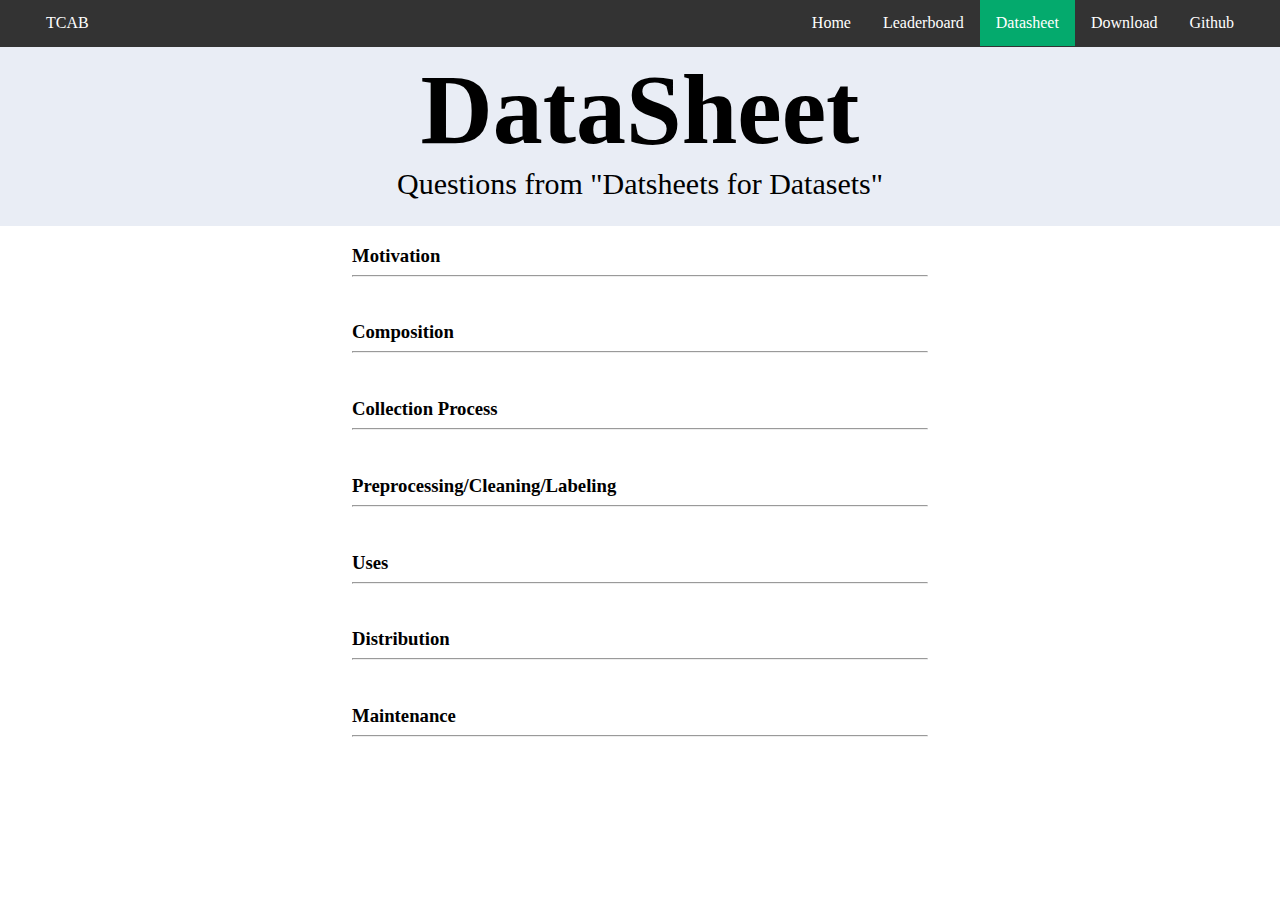
==== datasheet.html @ 84017ef8 "added a datasheets page" ====
<!DOCTYPE html>
<html>
<head>
<link rel="stylesheet" href="index.css">
</head>
    <body>

    <div id='navBar'>
        <ul id='leftNav'>
            <li><a href="index.html">TCAB</a></li>
        </ul>

        <ul id='rightNav'>
            <li><a href="index.html">Home</a></li>
            <li><a href="leaderboard.html">Leaderboard</a></li>
            <li class="active"><a href="datasheet.html">Datasheet</a></li>
            <li><a href="https://zenodo.org/record/6615386#.Yp-_2BPMK3I">Download</a></li>
            <li><a href="https://github.com/REACT-NLP">Github</a></li>
        </ul>
    </div>

    <div id='splashDiv'>
        <h1 id='splashTitle' style='font-size: 100px;'>DataSheet</h1>
        <h7 id='splashSubtitle'>Questions from "Datsheets for Datasets"</h7>
    </div>

    <div id='mainDiv'>
        <h3 class='subsectionHeader'>Motivation</h3><hr>
        <br>
        <h3 class='subsectionHeader'>Composition</h3><hr>
        <br>
        <h3 class='subsectionHeader'>Collection Process</h3><hr>
        <br>
        <h3 class='subsectionHeader'>Preprocessing/Cleaning/Labeling</h3><hr>
        <br>
        <h3 class='subsectionHeader'>Uses</h3><hr>
        <br>
        <h3 class='subsectionHeader'>Distribution</h3><hr>
        <br>
        <h3 class='subsectionHeader'>Maintenance</h3><hr>
    </div>
</body>
</html>
---- index.css ----
body, html {
  margin:0;
  padding:0;
}

#navBar {
  background-color:  #333;
  height: 47px;
  position: sticky;
  top: 0;
}

#leftNav {
    float: left;
    padding-left: 30px;
}

#rightNav {
    float: right;
    padding-right: 30px;
}

ul {
  list-style-type: none;
  margin: 0;
  padding: 0;
  overflow: hidden;
  background-color: #333;
}

li {
  float: left;
}

li a {
  display: block;
  color: white;
  text-align: center;
  padding: 14px 16px;
  text-decoration: none;
}

/* Change the link color to #111 (black) on hover */
li a:hover {
  background-color: #111;
}

.active {
  background-color: #04AA6D;
}

#splashDiv {
    text-align: center;
    background-color: #e9edf5;
    padding-top: 5px;
    padding-bottom: 25px;
}

#splashTitle {
    font-size: 150px;
    margin-block-start: 0px;
    margin-block-end: 0px;
}

#splashSubtitle {
    font-size: 30px;
    margin-block-start: 0px;
    margin-block-end: 0px;
}

#mainDiv {
    width: 45%;
    text-align: left;
    margin: 0 auto;
}

.subsectionHeader {
    margin-block-end: 0;
}
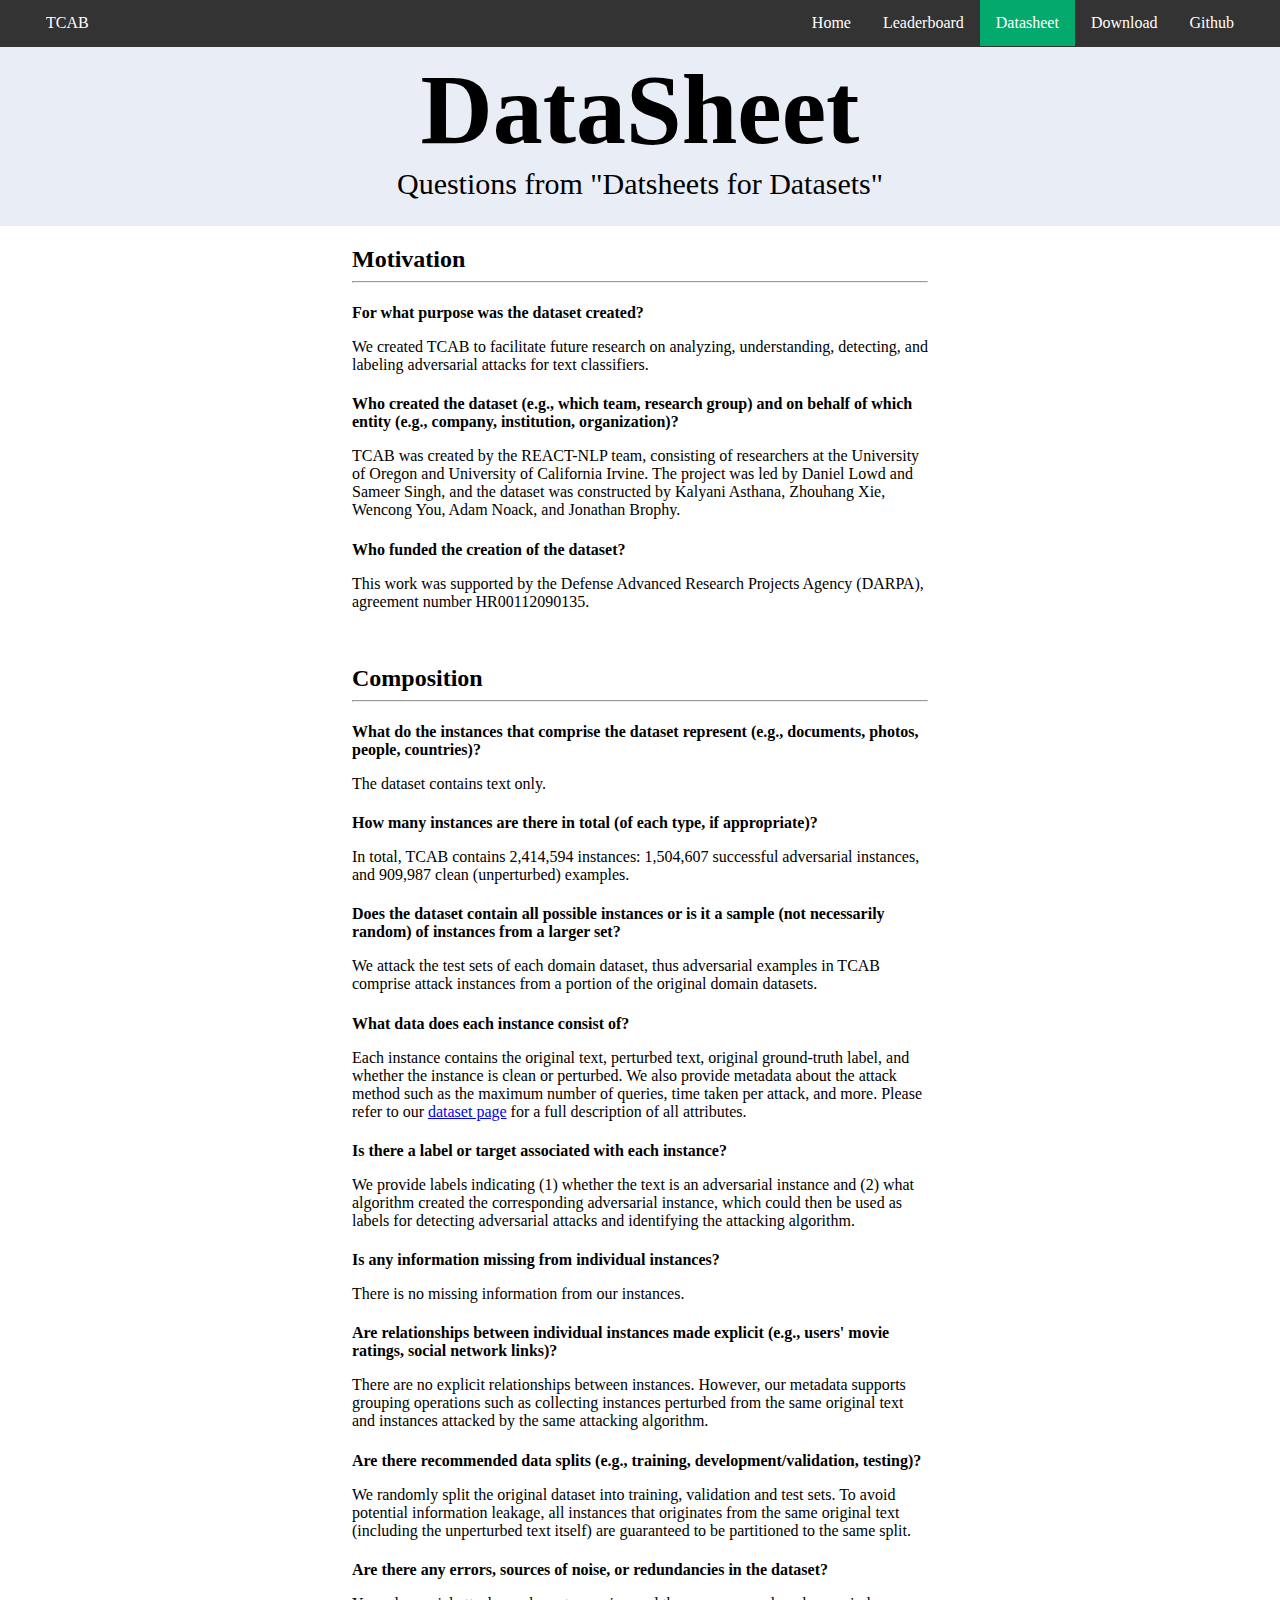
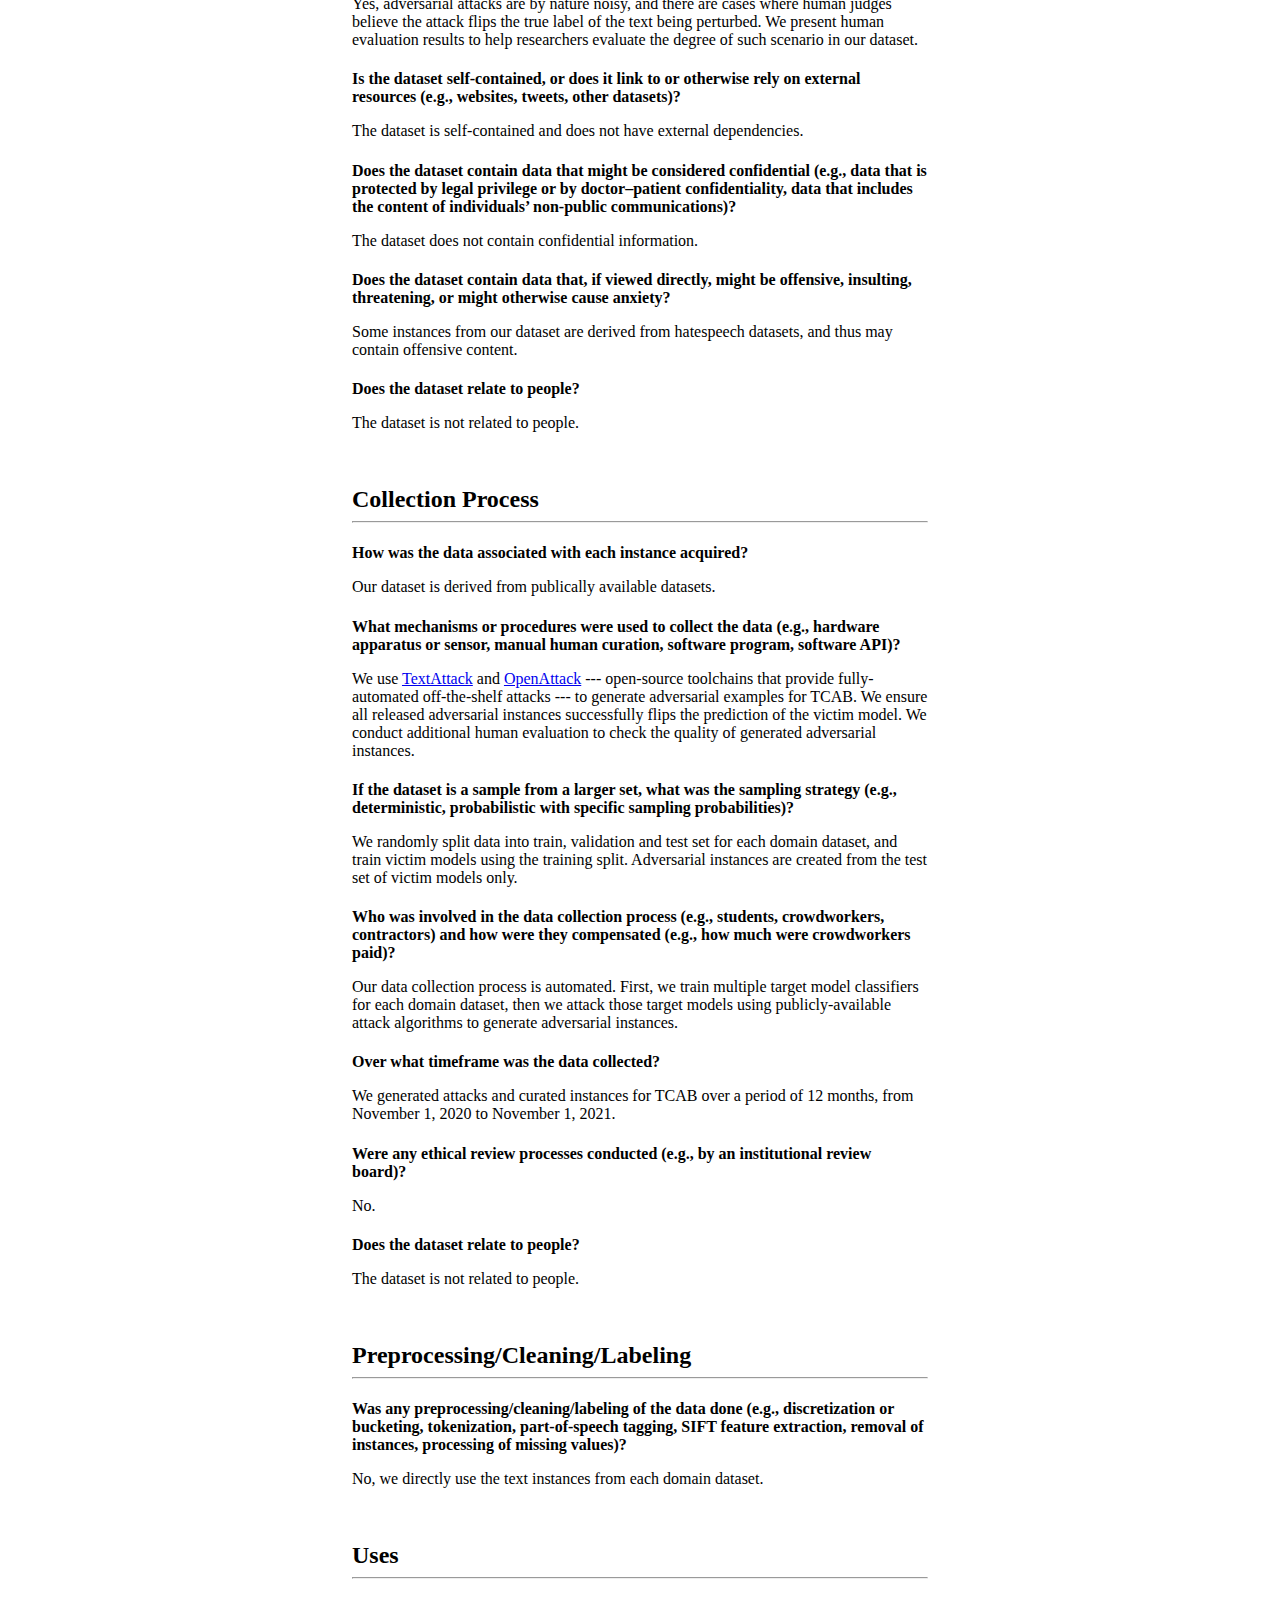
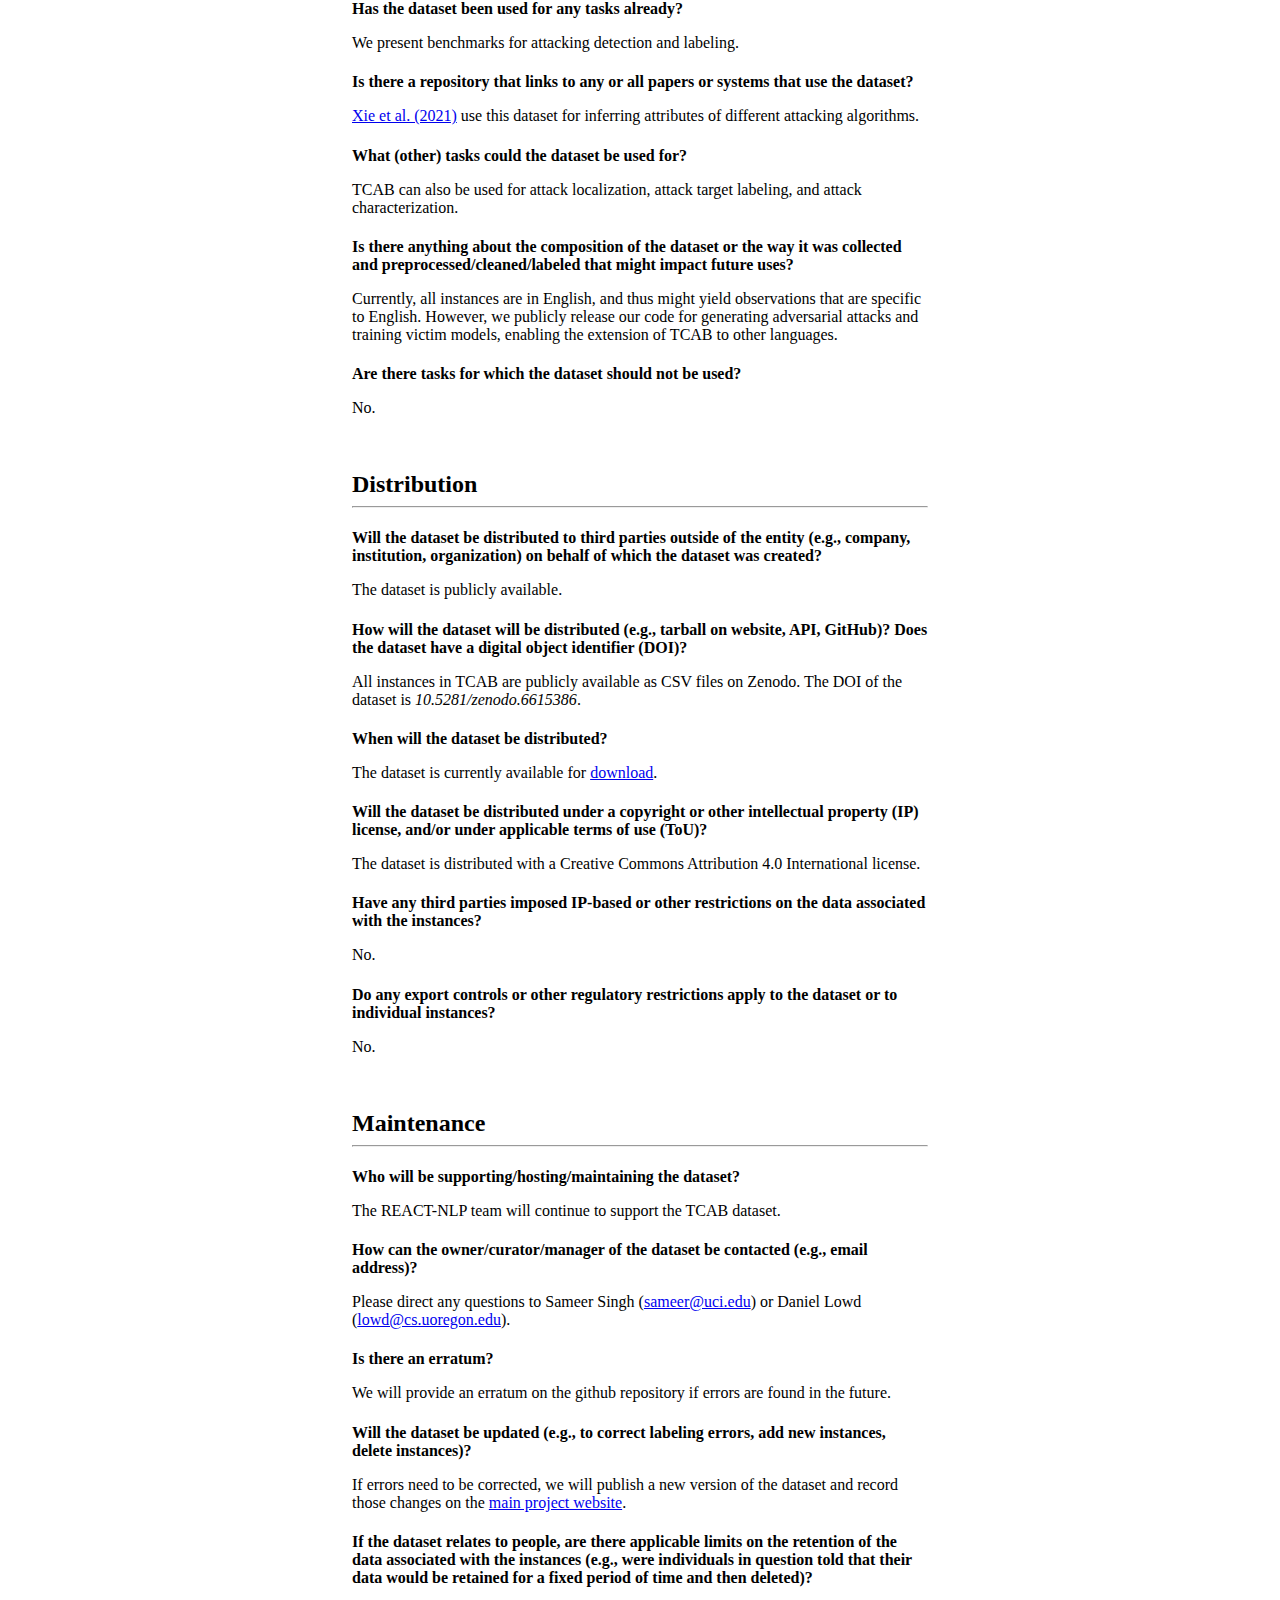
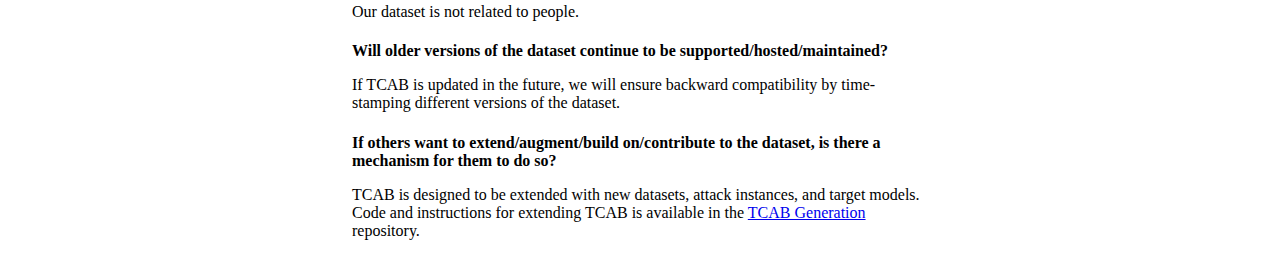
==== commit 1075ad58: "updating the datasheet webpage" ====
--- a/datasheet.html
+++ b/datasheet.html
@@ -12,10 +12,10 @@
 
         <ul id='rightNav'>
             <li><a href="index.html">Home</a></li>
-            <li><a href="leaderboard.html">Leaderboard</a></li>
+            <li><a href="leaderboard.html" target="_blank" rel="noopener noreferrer">Leaderboard</a></li>
             <li class="active"><a href="datasheet.html">Datasheet</a></li>
-            <li><a href="https://zenodo.org/record/6615386#.Yp-_2BPMK3I">Download</a></li>
-            <li><a href="https://github.com/REACT-NLP">Github</a></li>
+            <li><a href="https://zenodo.org/record/6615386#.Yp-_2BPMK3I" target="_blank" rel="noopener noreferrer">Download</a></li>
+            <li><a href="https://github.com/REACT-NLP" target="_blank" rel="noopener noreferrer">Github</a></li>
         </ul>
     </div>
 
@@ -25,19 +25,142 @@
     </div>
 
     <div id='mainDiv'>
-        <h3 class='subsectionHeader'>Motivation</h3><hr>
+        <h2 class='subsectionHeader'>Motivation</h2><hr>
+            <h4>For what purpose was the dataset created?</h4>
+            <p>
+                We created TCAB to facilitate future research on analyzing, understanding, detecting, and labeling adversarial attacks for text classifiers.
+            </p>
+
+            <h4>Who created the dataset (e.g., which team, research group) and on behalf of which entity (e.g., company, institution, organization)?</h4>
+            <p>
+                TCAB was created by the REACT-NLP team, consisting of researchers at the University of Oregon and University of California Irvine. The project was led by Daniel Lowd and Sameer Singh, and the dataset was constructed by Kalyani Asthana, Zhouhang Xie, Wencong You, Adam Noack, and Jonathan Brophy.
+            </p>
+
+            <h4>Who funded the creation of the dataset?</h4>
+            <p>This work was supported by the Defense Advanced Research Projects Agency (DARPA), agreement number HR00112090135.</p>
         <br>
-        <h3 class='subsectionHeader'>Composition</h3><hr>
+        <h2 class='subsectionHeader'>Composition</h2><hr>
+            <h4>What do the instances that comprise the dataset represent (e.g., documents, photos, people, countries)?</h4>
+            <p>The dataset contains text only.</p>
+
+            <h4>How many instances are there in total (of each type, if appropriate)?</h4>
+            <p>In total, TCAB contains 2,414,594 instances: 1,504,607 successful adversarial instances, and 909,987 clean (unperturbed) examples.</p>
+
+            <h4>Does the dataset contain all possible instances or is it a sample (not necessarily random) of instances from a larger set?</h4>
+            <p>We attack the test sets of each domain dataset, thus adversarial examples in TCAB comprise attack instances from a portion of the original domain datasets.</p>
+
+            <h4>What data does each instance consist of?</h4>
+            <p>Each instance contains the original text, perturbed text, original ground-truth label, and whether the instance is clean or perturbed. We also provide metadata about the attack method such as the maximum number of queries, time taken per attack, and more.  Please refer to our <a href="https://zenodo.org/record/6615386#.YqIh0xPMK3J" target="_blank" rel="noopener noreferrer">dataset page</a> for a full description of all attributes.</p>
+
+            <h4>Is there a label or target associated with each instance?</h4>
+            <p>We provide labels indicating (1) whether the text is an adversarial instance and (2) what algorithm created the corresponding adversarial instance, which could then be used as labels for detecting adversarial attacks and identifying the attacking algorithm.</p>
+
+            <h4>Is any information missing from individual instances?</h4>
+            <p>There is no missing information from our instances.</p>
+
+            <h4>Are relationships between individual instances made explicit (e.g., users' movie ratings, social network links)?</h4>
+            <p>There are no explicit relationships between instances. However, our metadata supports grouping operations such as collecting instances perturbed from the same original text and instances attacked by the same attacking algorithm.</p>
+
+            <h4>Are there recommended data splits (e.g., training, development/validation, testing)?</h4>
+            <p>We randomly split the original dataset into training, validation and test sets. To avoid potential information leakage, all instances that originates from the same original text (including the unperturbed text itself) are guaranteed to be partitioned to the same split.</p>
+
+            <h4>Are there any errors, sources of noise, or redundancies in the dataset?</h4>
+            <p>Yes, adversarial attacks are by nature noisy, and there are cases where human judges believe the attack flips the true label of the text being perturbed. We present human evaluation results to help researchers evaluate the degree of such scenario in our dataset.</p>
+
+            <h4>Is the dataset self-contained, or does it link to or otherwise rely on external resources (e.g., websites, tweets, other datasets)?</h4>
+            <p>The dataset is self-contained and does not have external dependencies.</p>
+
+            <h4>Does the dataset contain data that might be considered confidential (e.g., data that is protected by legal privilege or by doctor–patient confidentiality, data that includes the content of individuals’ non-public communications)?</h4>
+            <p>The dataset does not contain confidential information.</p>
+
+            <h4>Does the dataset contain data that, if viewed directly, might be offensive, insulting, threatening, or might otherwise cause anxiety?</h4>
+            <p>Some instances from our dataset are derived from hatespeech datasets, and thus may contain offensive content.</p>
+
+            <h4>Does the dataset relate to people?</h4>
+            <p>The dataset is not related to people.</p>
         <br>
-        <h3 class='subsectionHeader'>Collection Process</h3><hr>
+        <h2 class='subsectionHeader'>Collection Process</h2><hr>
+            <h4>How was the data associated with each instance acquired?</h4>
+            <p>Our dataset is derived from publically available datasets.</p>
+
+            <h4>What mechanisms or procedures were used to collect the data (e.g., hardware apparatus or sensor, manual human curation, software program, software API)?</h4>
+            <p>We use <a href='https://github.com/QData/TextAttack' target="_blank" rel="noopener noreferrer">TextAttack</a> and <a href='https://github.com/thunlp/OpenAttack' target="_blank" rel="noopener noreferrer">OpenAttack</a> --- open-source toolchains that provide fully-automated off-the-shelf attacks --- to generate adversarial examples for TCAB. We ensure all released adversarial instances successfully flips the prediction of the victim model. We conduct additional human evaluation to check the quality of generated adversarial instances.</p>
+
+            <h4>If the dataset is a sample from a larger set, what was the sampling strategy (e.g., deterministic, probabilistic with specific sampling probabilities)?</h4>
+            <p>We randomly split data into train, validation and test set for each domain dataset, and train victim models using the training split. Adversarial instances are created from the test set of victim models only.</p>
+
+            <h4>Who was involved in the data collection process (e.g., students, crowdworkers, contractors) and how were they compensated (e.g., how much were crowdworkers paid)?</h4>
+            <p>Our data collection process is automated. First, we train multiple target model classifiers for each domain dataset, then we attack those target models using publicly-available attack algorithms to generate adversarial instances.</p>
+
+            <h4>Over what timeframe was the data collected?</h4>
+            <p>We generated attacks and curated instances for TCAB over a period of 12 months, from November 1, 2020 to November 1, 2021.</p>
+
+            <h4>Were any ethical review processes conducted (e.g., by an institutional review board)?</h4>
+            <p>No.</p>
+
+            <h4>Does the dataset relate to people?</h4>
+            <p>The dataset is not related to people.</p>
         <br>
-        <h3 class='subsectionHeader'>Preprocessing/Cleaning/Labeling</h3><hr>
+        <h2 class='subsectionHeader'>Preprocessing/Cleaning/Labeling</h2><hr>
+            <h4>Was any preprocessing/cleaning/labeling of the data done (e.g., discretization or bucketing, tokenization, part-of-speech tagging, SIFT feature extraction, removal of instances, processing of missing values)?</h4>
+            <p>No, we directly use the text instances from each domain dataset.</p>
         <br>
-        <h3 class='subsectionHeader'>Uses</h3><hr>
+        <h2 class='subsectionHeader'>Uses</h2><hr>
+            <h4>Has the dataset been used for any tasks already?</h4>
+            <p>We present benchmarks for attacking detection and labeling.</p>
+
+            <h4>Is there a repository that links to any or all papers or systems that use the dataset?</h4>
+            <p><a href="https://aclanthology.org/2021.blackboxnlp-1.6/" target="_blank" rel="noopener noreferrer">Xie et al. (2021)</a> use this dataset for inferring attributes of different attacking algorithms.</p>
+
+            <h4>What (other) tasks could the dataset be used for?</h4>
+            <p>TCAB can also be used for attack localization, attack target labeling, and attack characterization.</p>
+
+            <h4>Is there anything about the composition of the dataset or the way it was collected and preprocessed/cleaned/labeled that might impact future uses?</h4>
+            <p>Currently, all instances are in English, and thus might yield observations that are specific to English. However, we publicly release our code for generating adversarial attacks and training victim models, enabling the extension of TCAB to other languages.</p>
+
+            <h4>Are there tasks for which the dataset should not be used?</h4>
+            <p>No.</p>
         <br>
-        <h3 class='subsectionHeader'>Distribution</h3><hr>
+        <h2 class='subsectionHeader'>Distribution</h2><hr>
+            <h4>Will the dataset be distributed to third parties outside of the entity (e.g., company, institution, organization) on behalf of which the dataset was created?</h4>
+            <p>The dataset is publicly available.</p>
+
+            <h4>How will the dataset will be distributed (e.g., tarball on website, API, GitHub)? Does the dataset have a digital object identifier (DOI)?</h4>
+            <p>All instances in TCAB are publicly available as CSV files on Zenodo. The DOI of the dataset is <i>10.5281/zenodo.6615386</i>.</p>
+
+            <h4>When will the dataset be distributed?</h4>
+            <p>The dataset is currently available for <a href="https://zenodo.org/record/6615386#.Yp-_2BPMK3I" target="_blank" rel="noopener noreferrer">download</a>.</p>
+
+            <h4>Will the dataset be distributed under a copyright or other intellectual property (IP) license, and/or under applicable terms of use (ToU)?</h4>
+            <p>The dataset is distributed with a Creative Commons Attribution 4.0 International license.</p>
+
+            <h4>Have any third parties imposed IP-based or other restrictions on the data associated with the instances?</h4>
+            <p>No.</p>
+
+            <h4>Do any export controls or other regulatory restrictions apply to the dataset or to individual instances?</h4>
+            <p>No.</p>
         <br>
-        <h3 class='subsectionHeader'>Maintenance</h3><hr>
+        <h2 class='subsectionHeader'>Maintenance</h2><hr>
+            <h4>Who will be supporting/hosting/maintaining the dataset?</h4>
+            <p>The REACT-NLP team will continue to support the TCAB dataset.</p>
+
+            <h4>How can the owner/curator/manager of the dataset be contacted (e.g., email address)?</h4>
+            <p>Please direct any questions to Sameer Singh (<a href="mailto: sameer@uci.edu">sameer@uci.edu</a>) or Daniel Lowd (<a href="mailto: lowd@cs.uoregon.edu">lowd@cs.uoregon.edu</a>).</p>
+
+            <h4>Is there an erratum?</h4>
+            <p>We will provide an erratum on the github repository if errors are found in the future.</p>
+
+            <h4>Will the dataset be updated (e.g., to correct labeling errors, add new instances, delete instances)?</h4>
+            <p>If errors need to be corrected, we will publish a new version of the dataset and record those changes on the <a href="https://react-nlp.github.io/tcab/" target="_blank" rel="noopener noreferrer">main project website</a>.</p>
+
+            <h4>If the dataset relates to people, are there applicable limits on the retention of the data associated with the instances (e.g., were individuals in question told that their data would be retained for a fixed period of time and then deleted)?</h4>
+            <p>Our dataset is not related to people.</p>
+
+            <h4>Will older versions of the dataset continue to be supported/hosted/maintained?</h4>
+            <p>If TCAB is updated in the future, we will ensure backward compatibility by time-stamping different versions of the dataset.</p>
+
+            <h4>If others want to extend/augment/build on/contribute to the dataset, is there a mechanism for them to do so?</h4>
+            <p>TCAB is designed to be extended with new datasets, attack instances, and target models. Code and instructions for extending TCAB is available in the <a href="https://github.com/REACT-NLP/tcab_generation" target="_blank" rel="noopener noreferrer">TCAB Generation</a> repository.</p>
     </div>
 </body>
 </html>--- a/index.css
+++ b/index.css
@@ -77,3 +77,8 @@
 .subsectionHeader {
     margin-block-end: 0;
 }
+
+/*datasheet.html*/
+#mainDiv h4 {
+    margin-block-end:  0;
+}
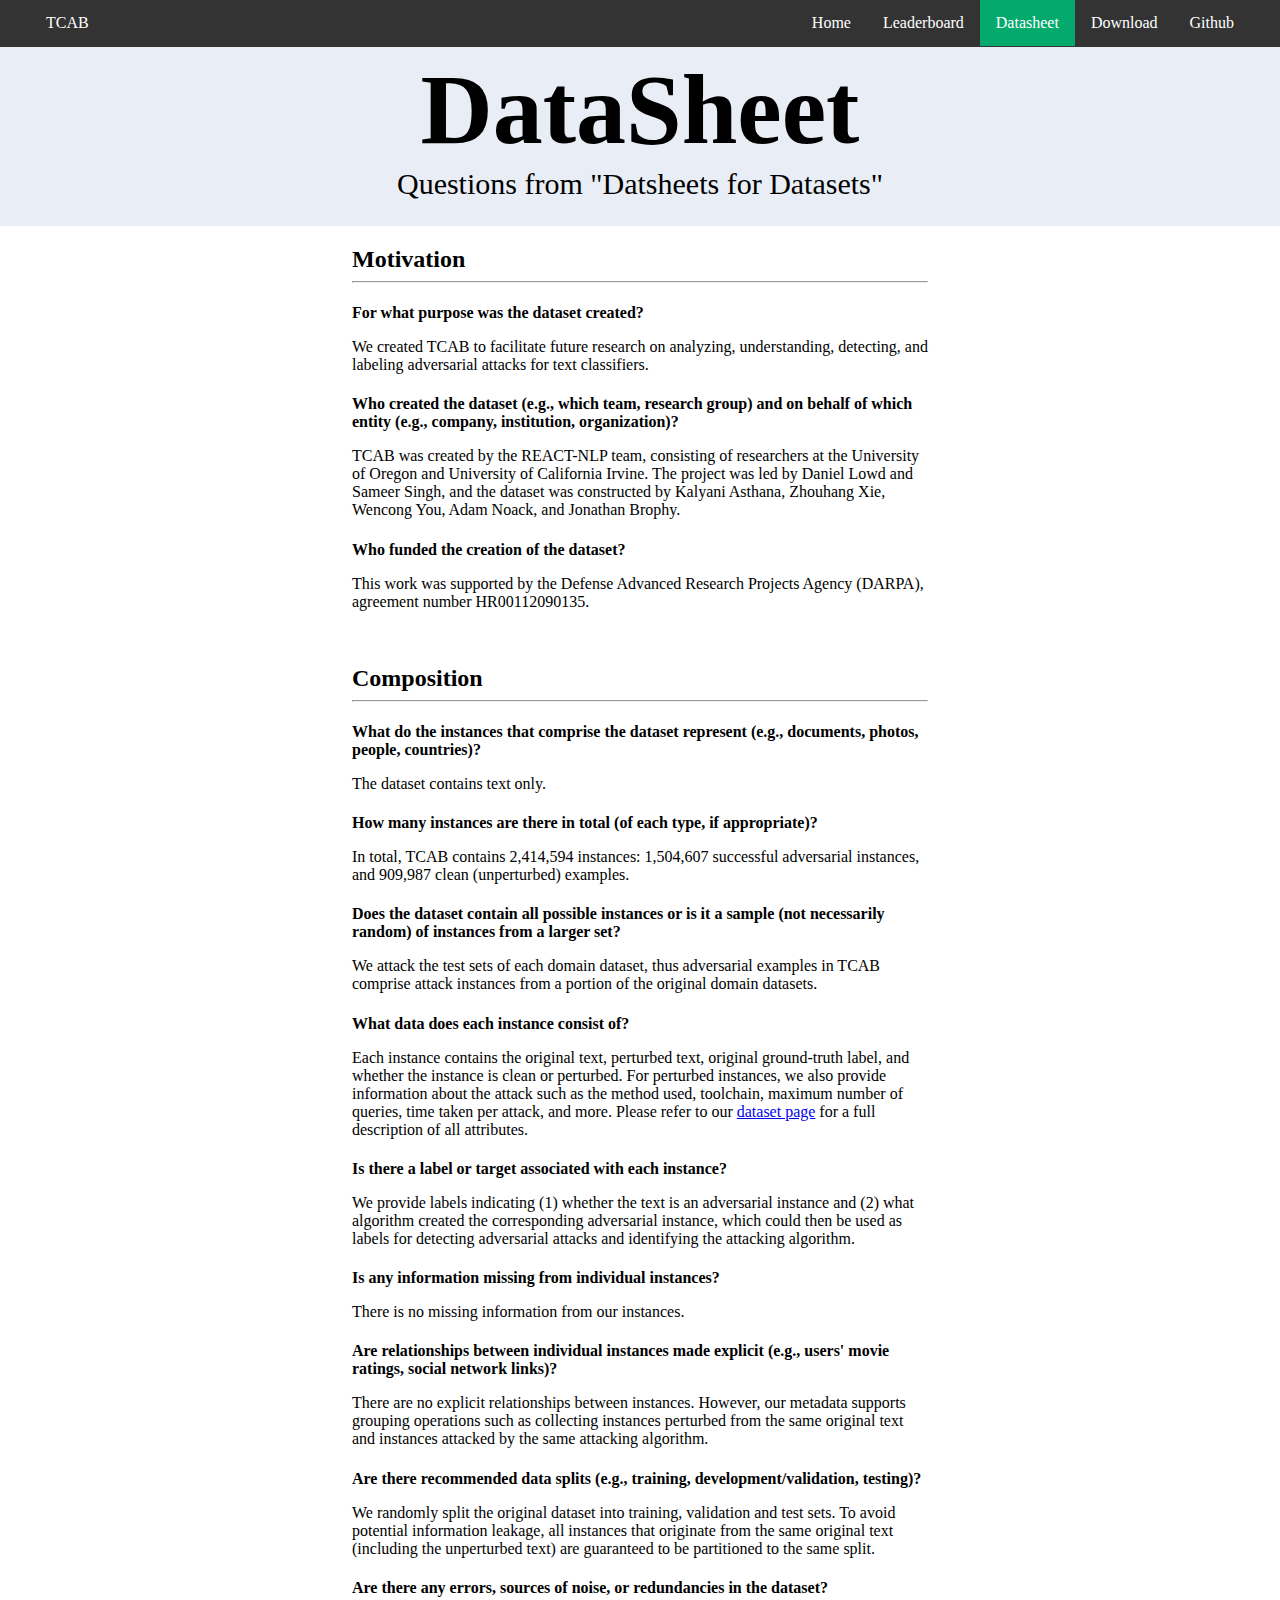
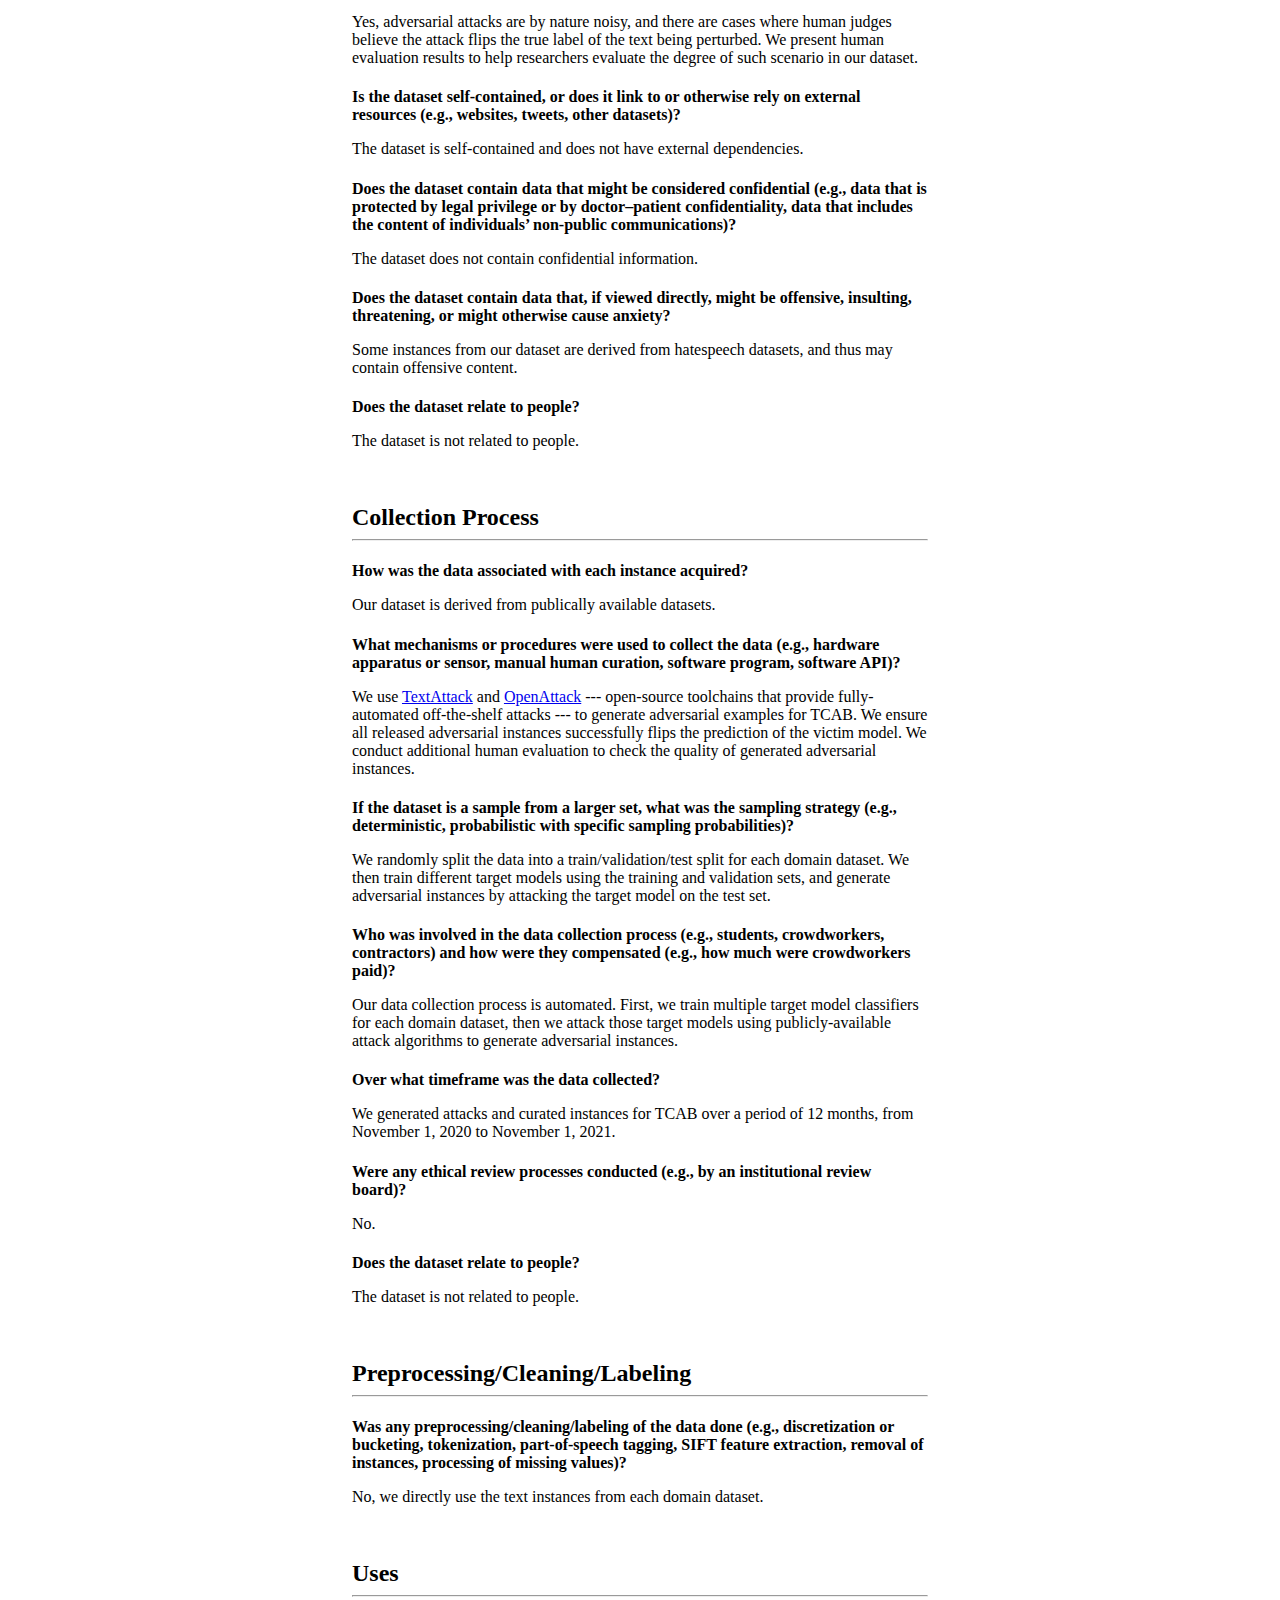
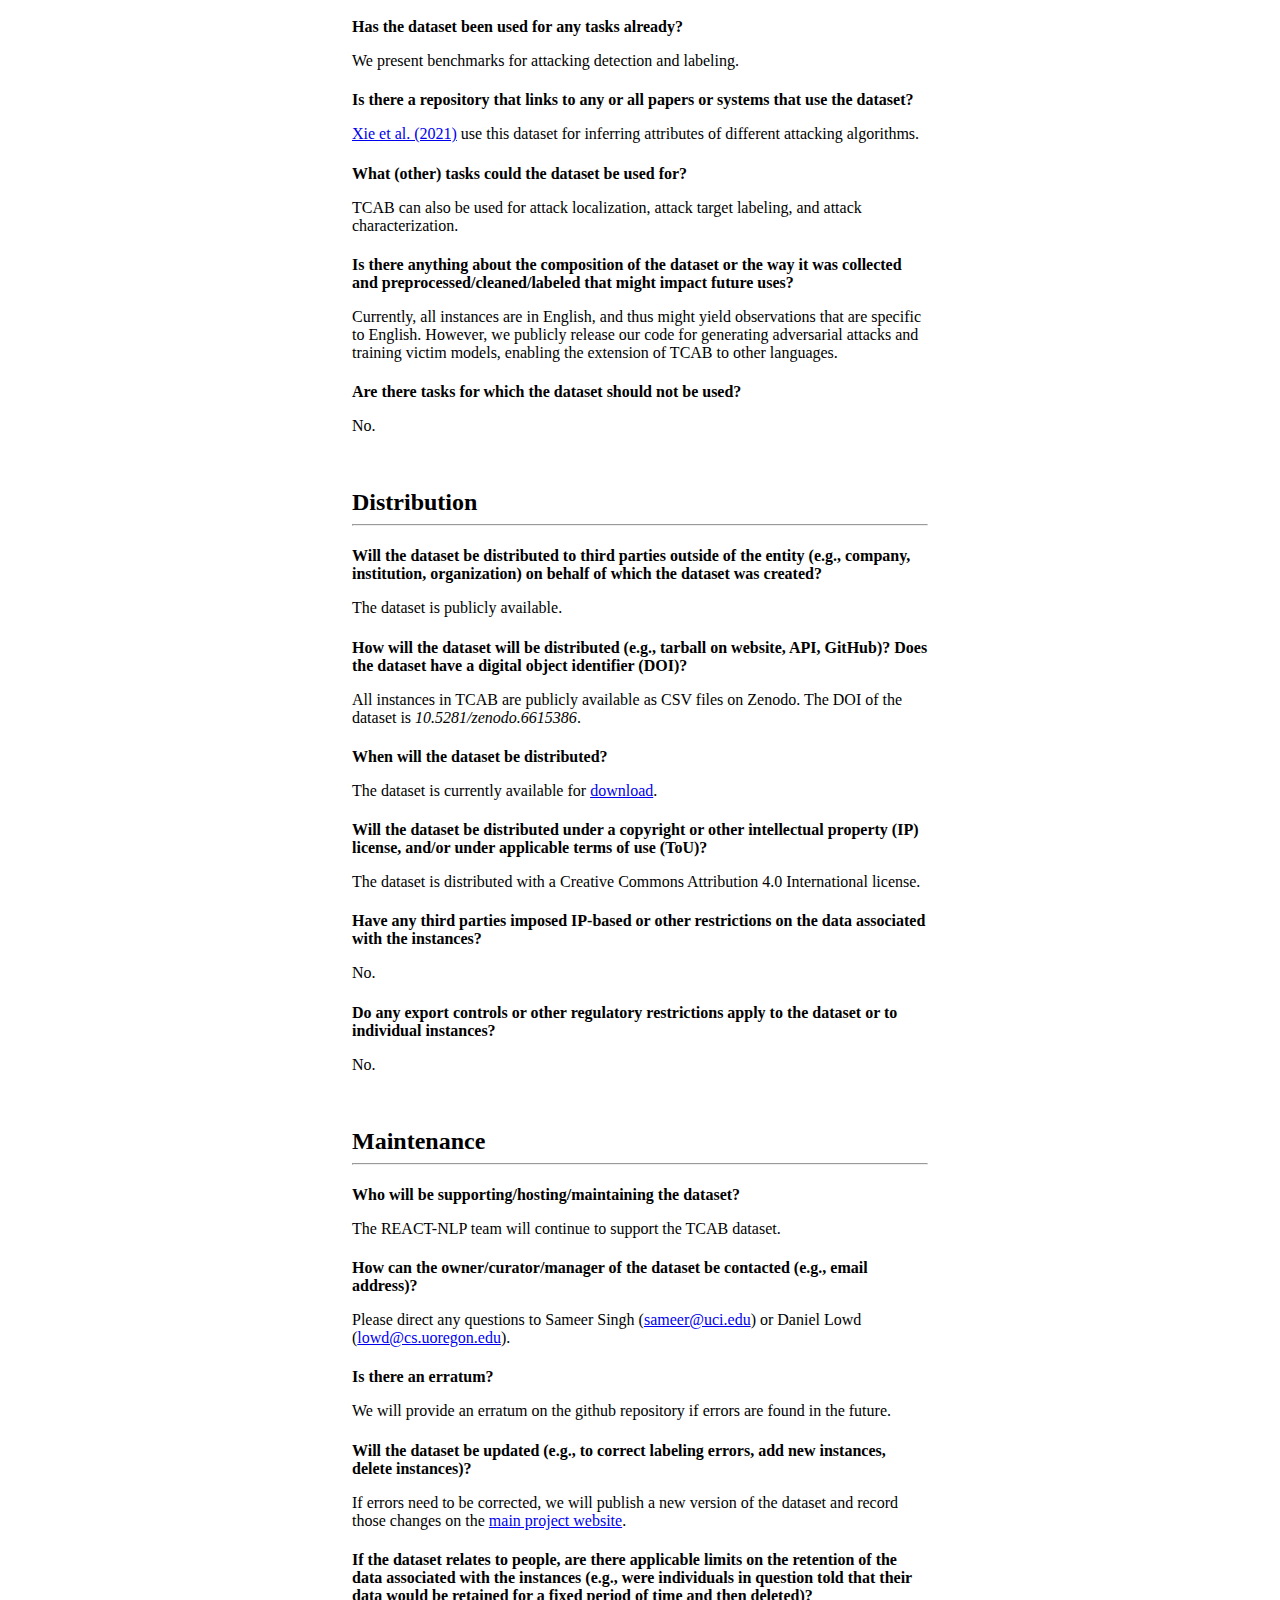
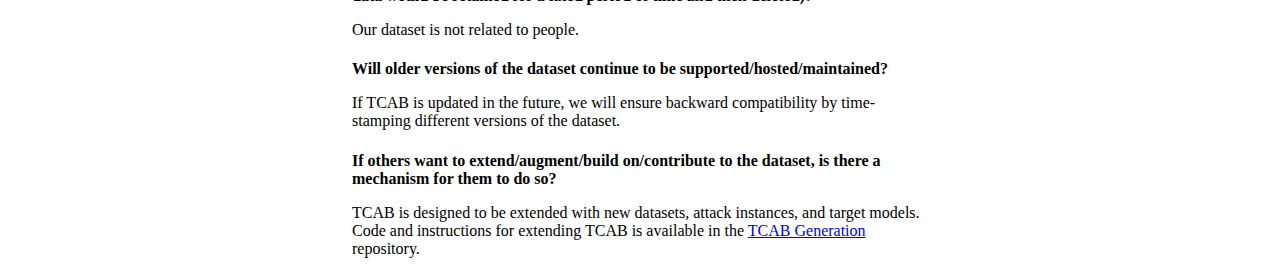
==== commit 95c4a379: "updating datasheet" ====
--- a/datasheet.html
+++ b/datasheet.html
@@ -50,7 +50,7 @@
             <p>We attack the test sets of each domain dataset, thus adversarial examples in TCAB comprise attack instances from a portion of the original domain datasets.</p>
 
             <h4>What data does each instance consist of?</h4>
-            <p>Each instance contains the original text, perturbed text, original ground-truth label, and whether the instance is clean or perturbed. We also provide metadata about the attack method such as the maximum number of queries, time taken per attack, and more.  Please refer to our <a href="https://zenodo.org/record/6615386#.YqIh0xPMK3J" target="_blank" rel="noopener noreferrer">dataset page</a> for a full description of all attributes.</p>
+            <p>Each instance contains the original text, perturbed text, original ground-truth label, and whether the instance is clean or perturbed. For perturbed instances, we also provide information about the attack such as the method used, toolchain, maximum number of queries, time taken per attack, and more. Please refer to our <a href="https://zenodo.org/record/6615386#.YqIh0xPMK3J" target="_blank" rel="noopener noreferrer">dataset page</a> for a full description of all attributes.</p>
 
             <h4>Is there a label or target associated with each instance?</h4>
             <p>We provide labels indicating (1) whether the text is an adversarial instance and (2) what algorithm created the corresponding adversarial instance, which could then be used as labels for detecting adversarial attacks and identifying the attacking algorithm.</p>
@@ -62,7 +62,7 @@
             <p>There are no explicit relationships between instances. However, our metadata supports grouping operations such as collecting instances perturbed from the same original text and instances attacked by the same attacking algorithm.</p>
 
             <h4>Are there recommended data splits (e.g., training, development/validation, testing)?</h4>
-            <p>We randomly split the original dataset into training, validation and test sets. To avoid potential information leakage, all instances that originates from the same original text (including the unperturbed text itself) are guaranteed to be partitioned to the same split.</p>
+            <p>We randomly split the original dataset into training, validation and test sets. To avoid potential information leakage, all instances that originate from the same original text (including the unperturbed text) are guaranteed to be partitioned to the same split.</p>
 
             <h4>Are there any errors, sources of noise, or redundancies in the dataset?</h4>
             <p>Yes, adversarial attacks are by nature noisy, and there are cases where human judges believe the attack flips the true label of the text being perturbed. We present human evaluation results to help researchers evaluate the degree of such scenario in our dataset.</p>
@@ -87,7 +87,7 @@
             <p>We use <a href='https://github.com/QData/TextAttack' target="_blank" rel="noopener noreferrer">TextAttack</a> and <a href='https://github.com/thunlp/OpenAttack' target="_blank" rel="noopener noreferrer">OpenAttack</a> --- open-source toolchains that provide fully-automated off-the-shelf attacks --- to generate adversarial examples for TCAB. We ensure all released adversarial instances successfully flips the prediction of the victim model. We conduct additional human evaluation to check the quality of generated adversarial instances.</p>
 
             <h4>If the dataset is a sample from a larger set, what was the sampling strategy (e.g., deterministic, probabilistic with specific sampling probabilities)?</h4>
-            <p>We randomly split data into train, validation and test set for each domain dataset, and train victim models using the training split. Adversarial instances are created from the test set of victim models only.</p>
+            <p>We randomly split the data into a train/validation/test split for each domain dataset. We then train different target models using the training and validation sets, and generate adversarial instances by attacking the target model on the test set.</p>
 
             <h4>Who was involved in the data collection process (e.g., students, crowdworkers, contractors) and how were they compensated (e.g., how much were crowdworkers paid)?</h4>
             <p>Our data collection process is automated. First, we train multiple target model classifiers for each domain dataset, then we attack those target models using publicly-available attack algorithms to generate adversarial instances.</p>
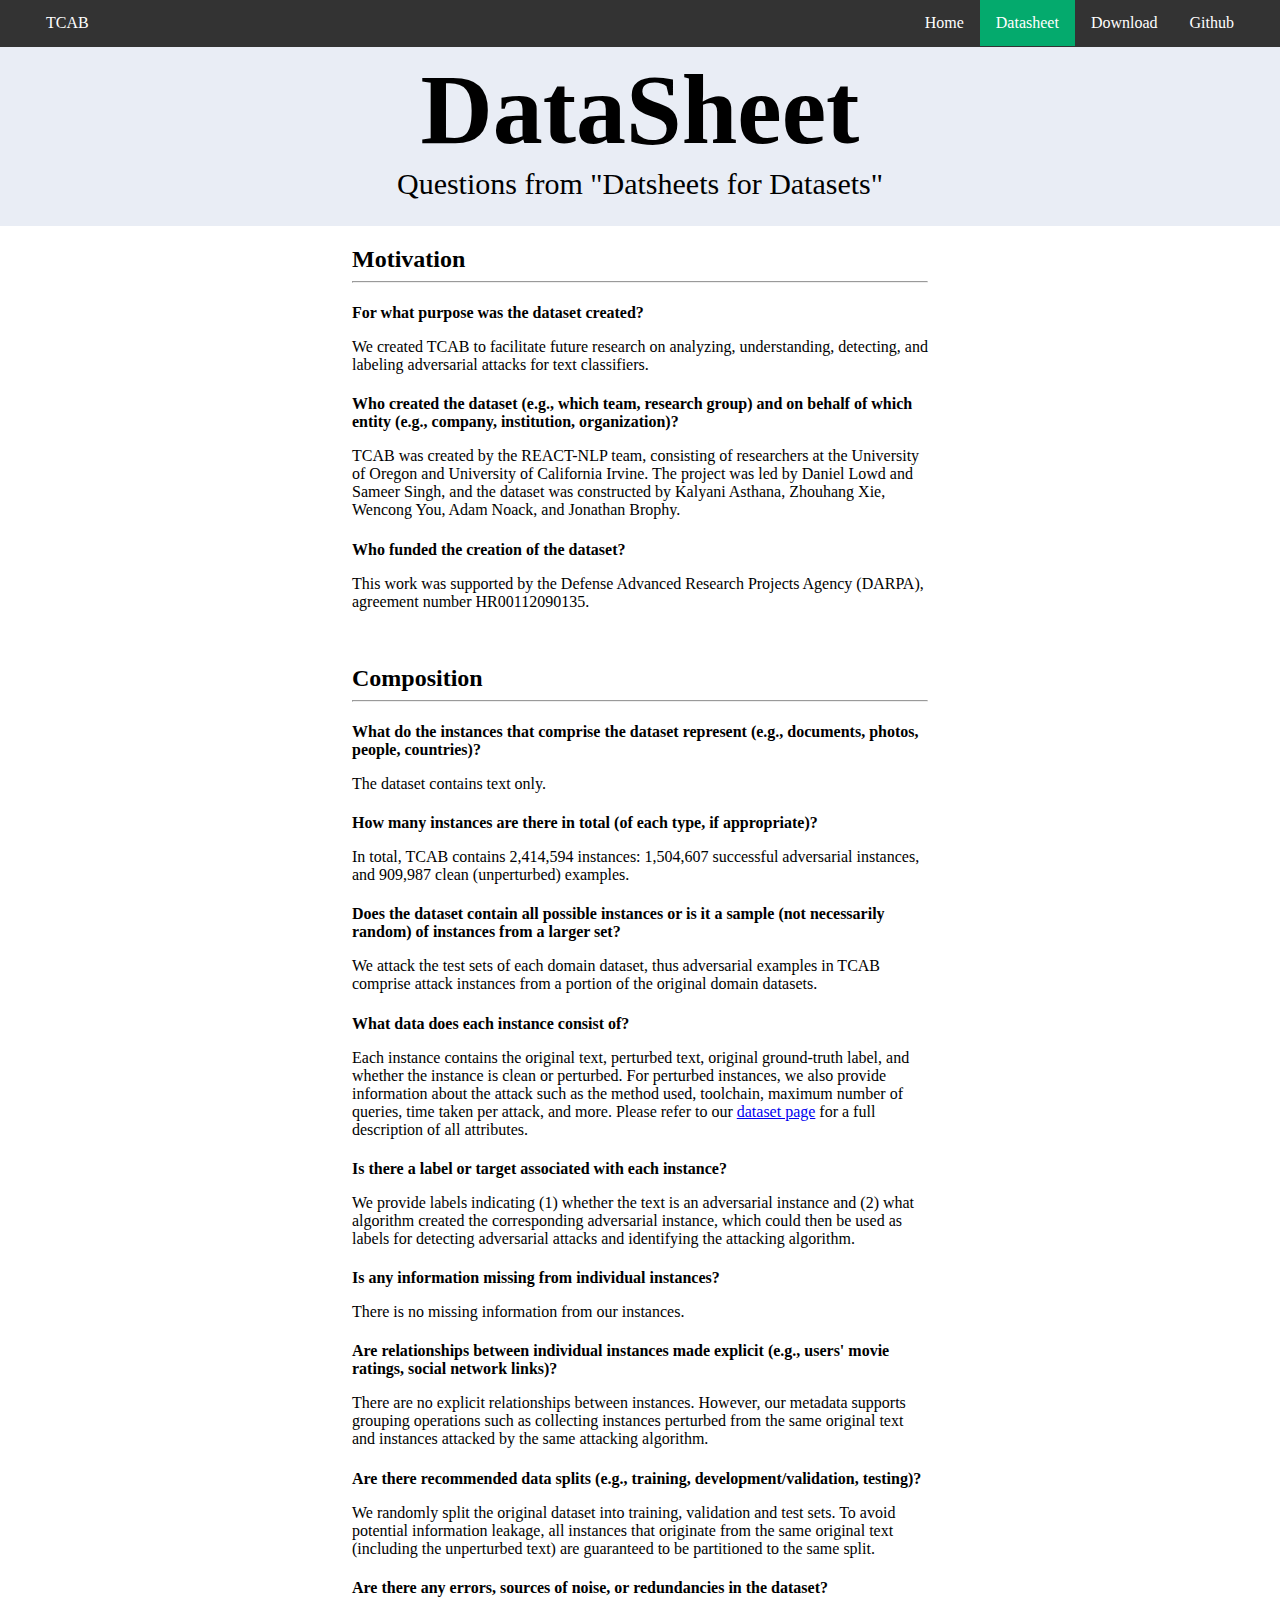
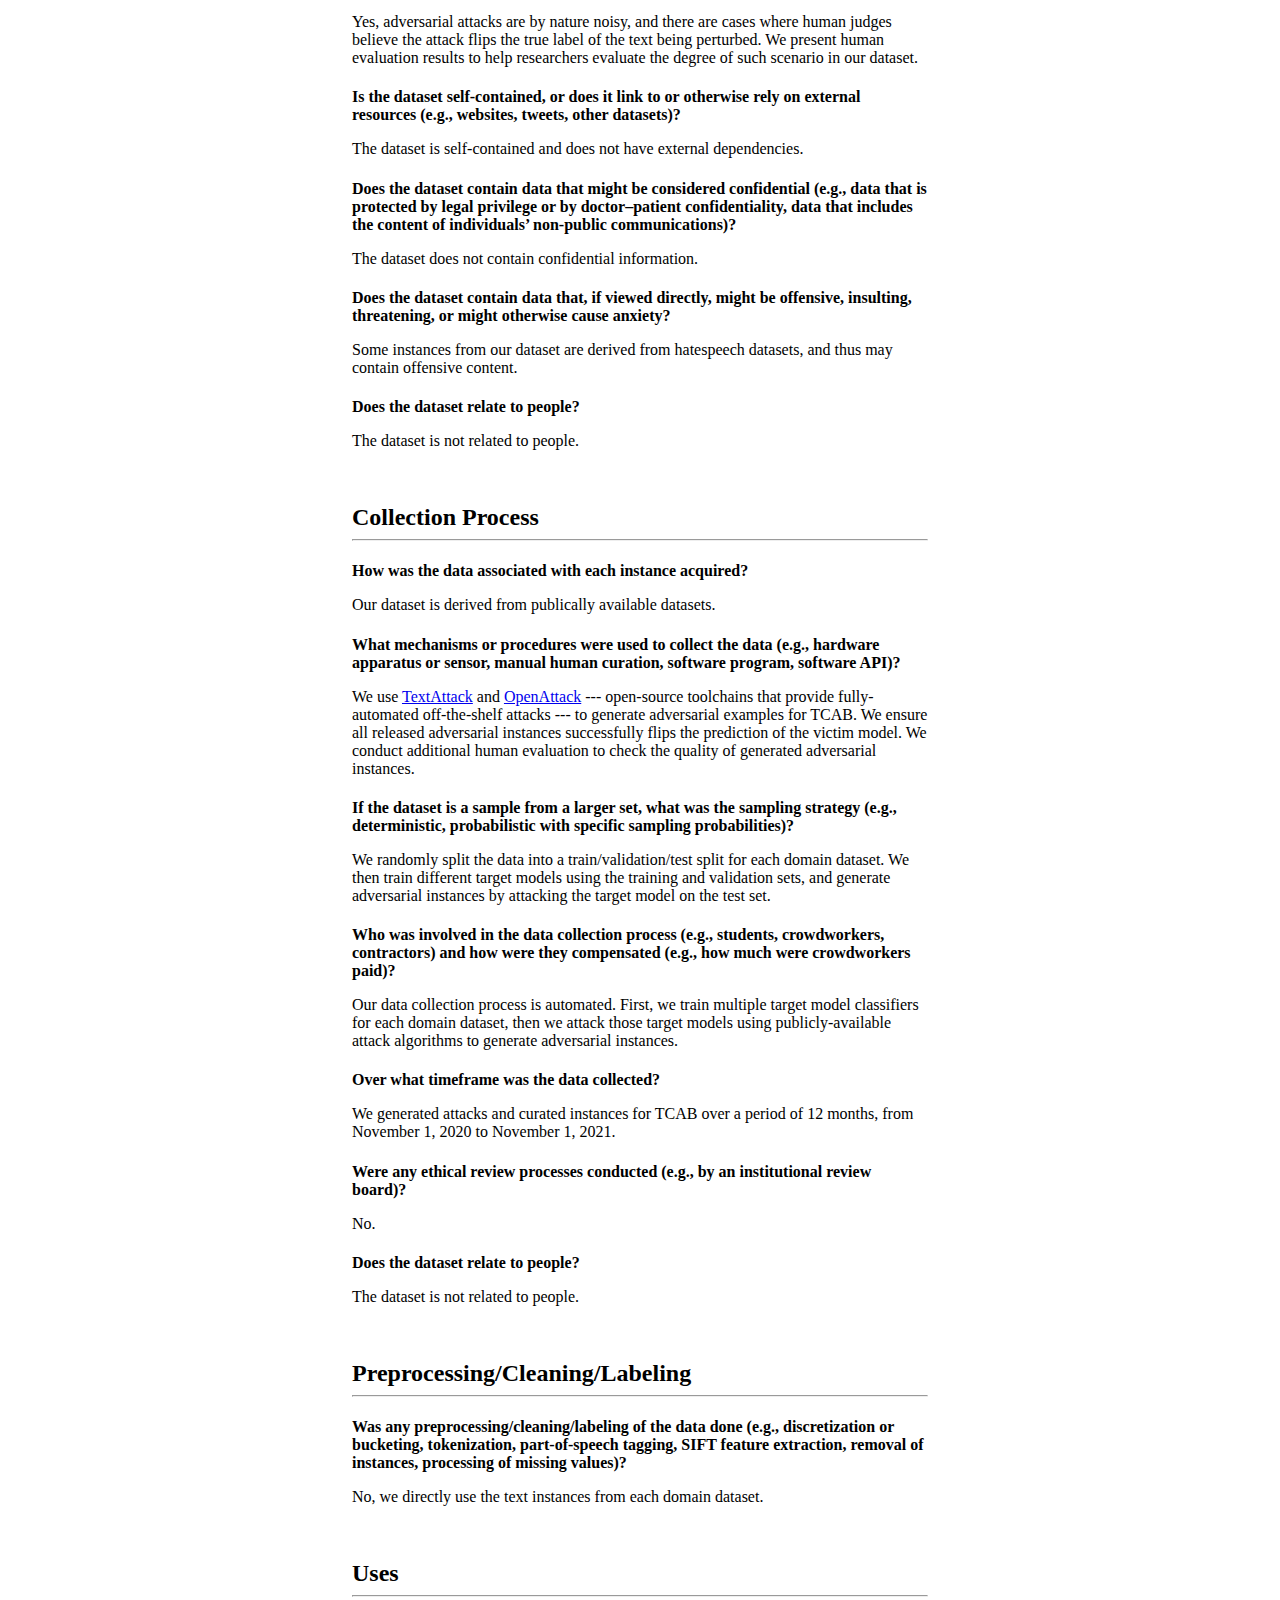
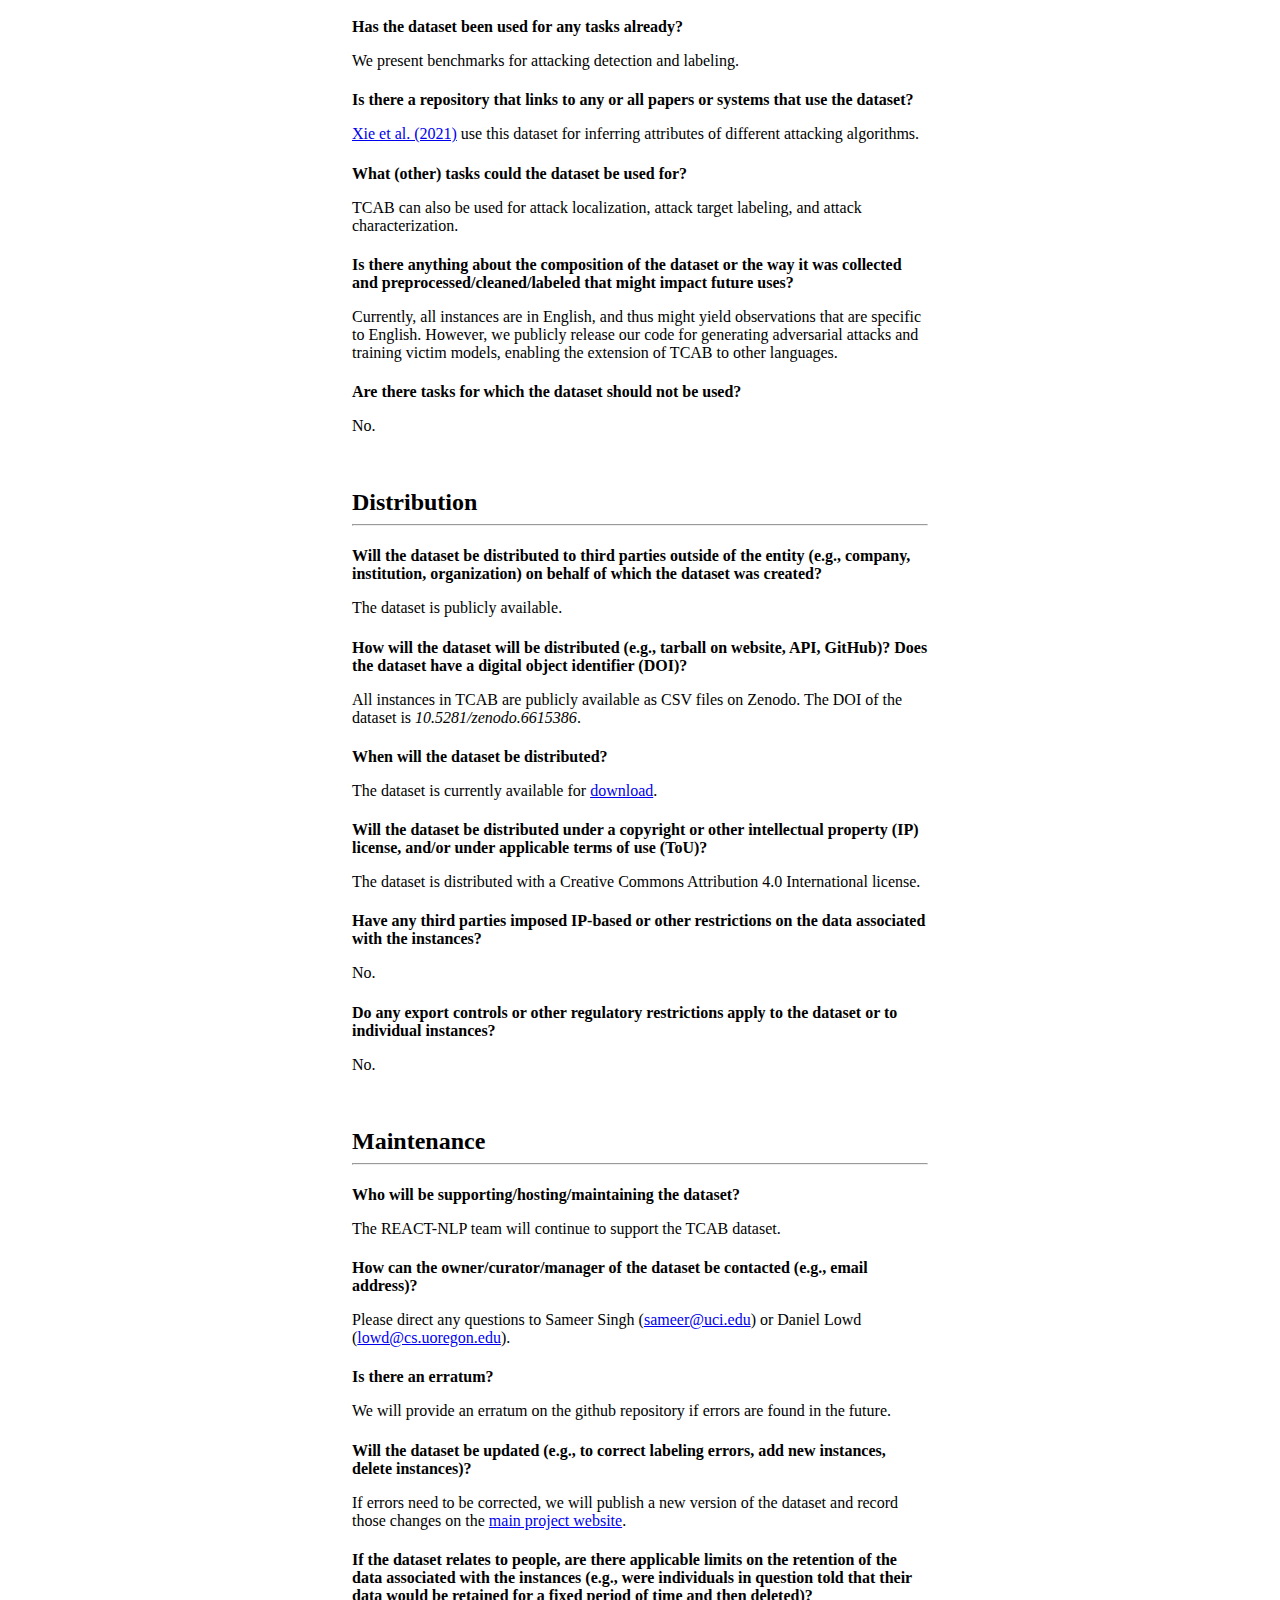
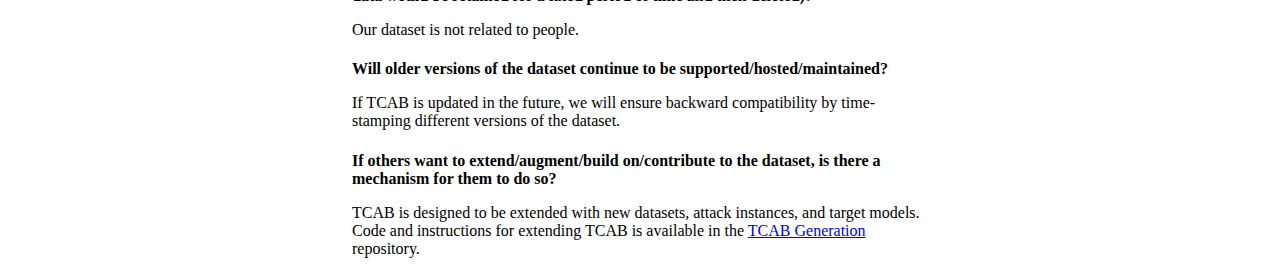
==== commit a7591394: "removing leaderboard" ====
--- a/datasheet.html
+++ b/datasheet.html
@@ -12,7 +12,6 @@
 
         <ul id='rightNav'>
             <li><a href="index.html">Home</a></li>
-            <li><a href="leaderboard.html" target="_blank" rel="noopener noreferrer">Leaderboard</a></li>
             <li class="active"><a href="datasheet.html">Datasheet</a></li>
             <li><a href="https://zenodo.org/record/6615386#.Yp-_2BPMK3I" target="_blank" rel="noopener noreferrer">Download</a></li>
             <li><a href="https://github.com/REACT-NLP" target="_blank" rel="noopener noreferrer">Github</a></li>
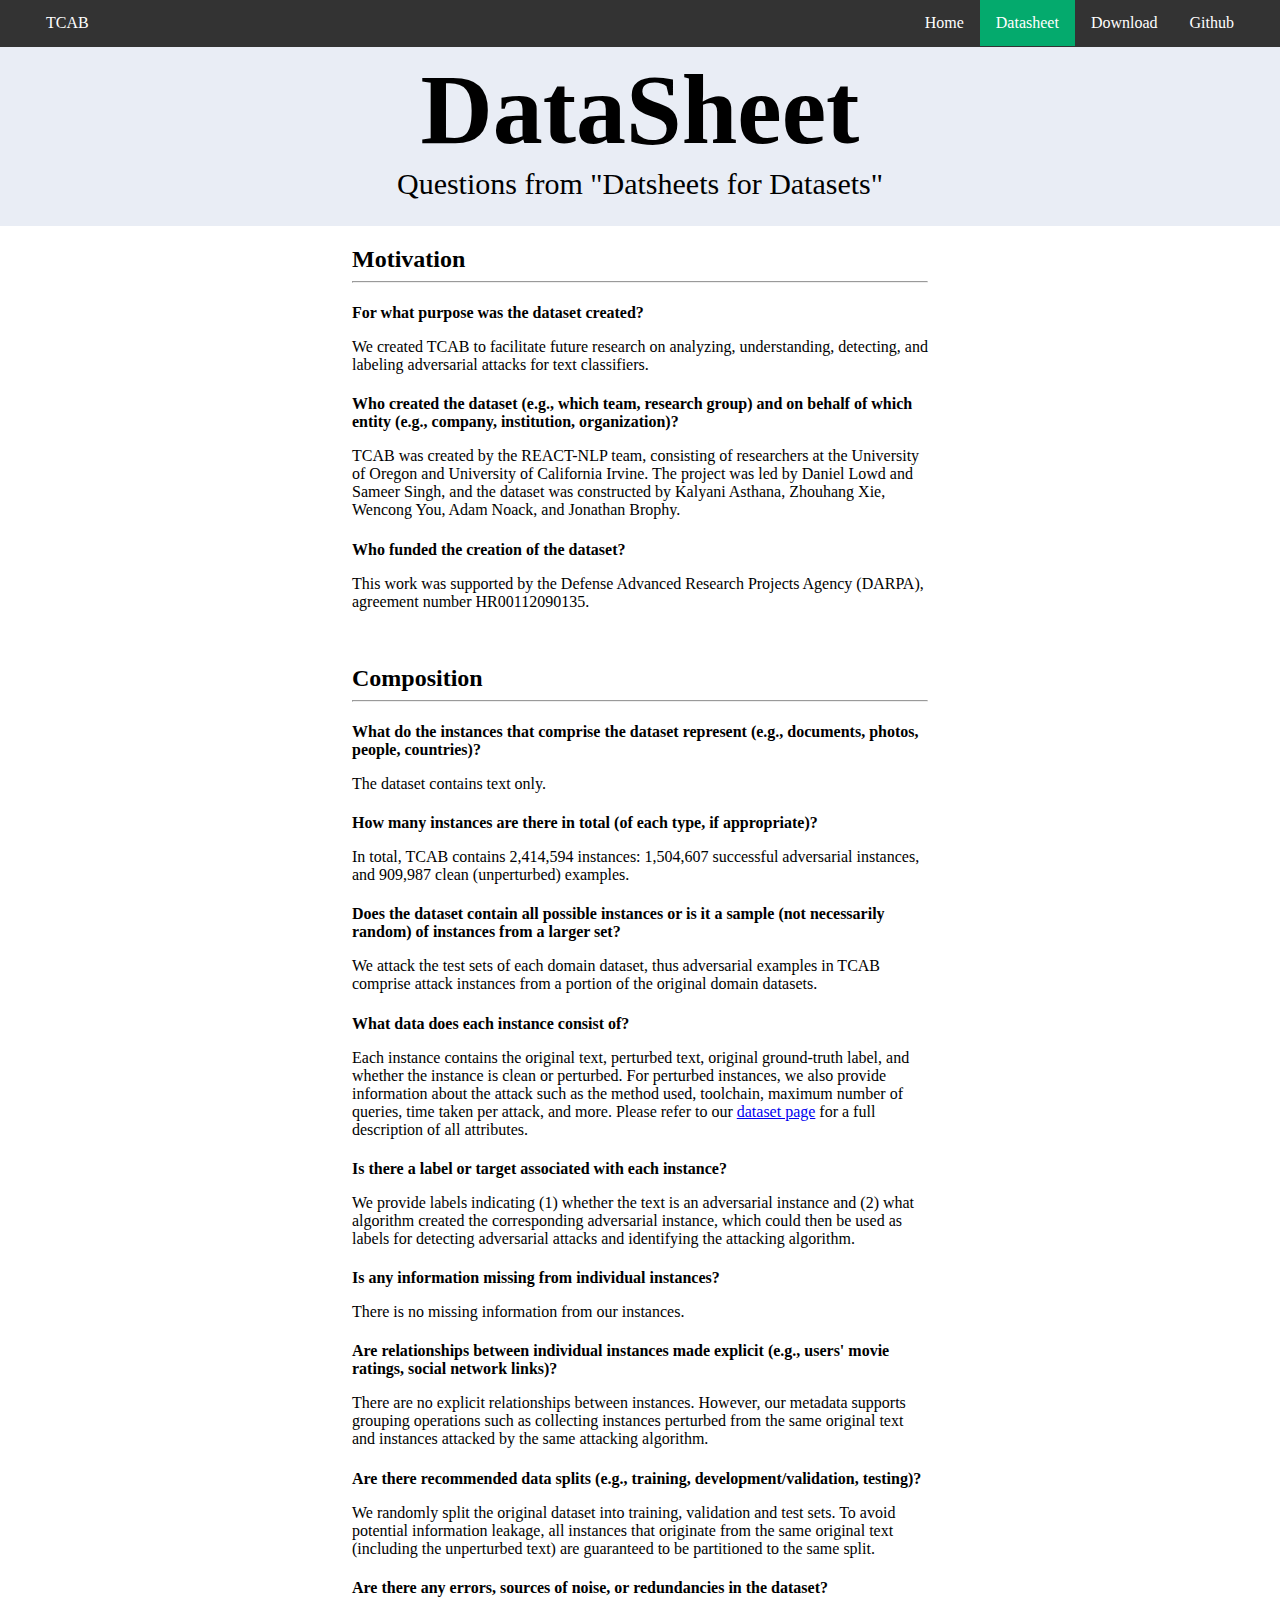
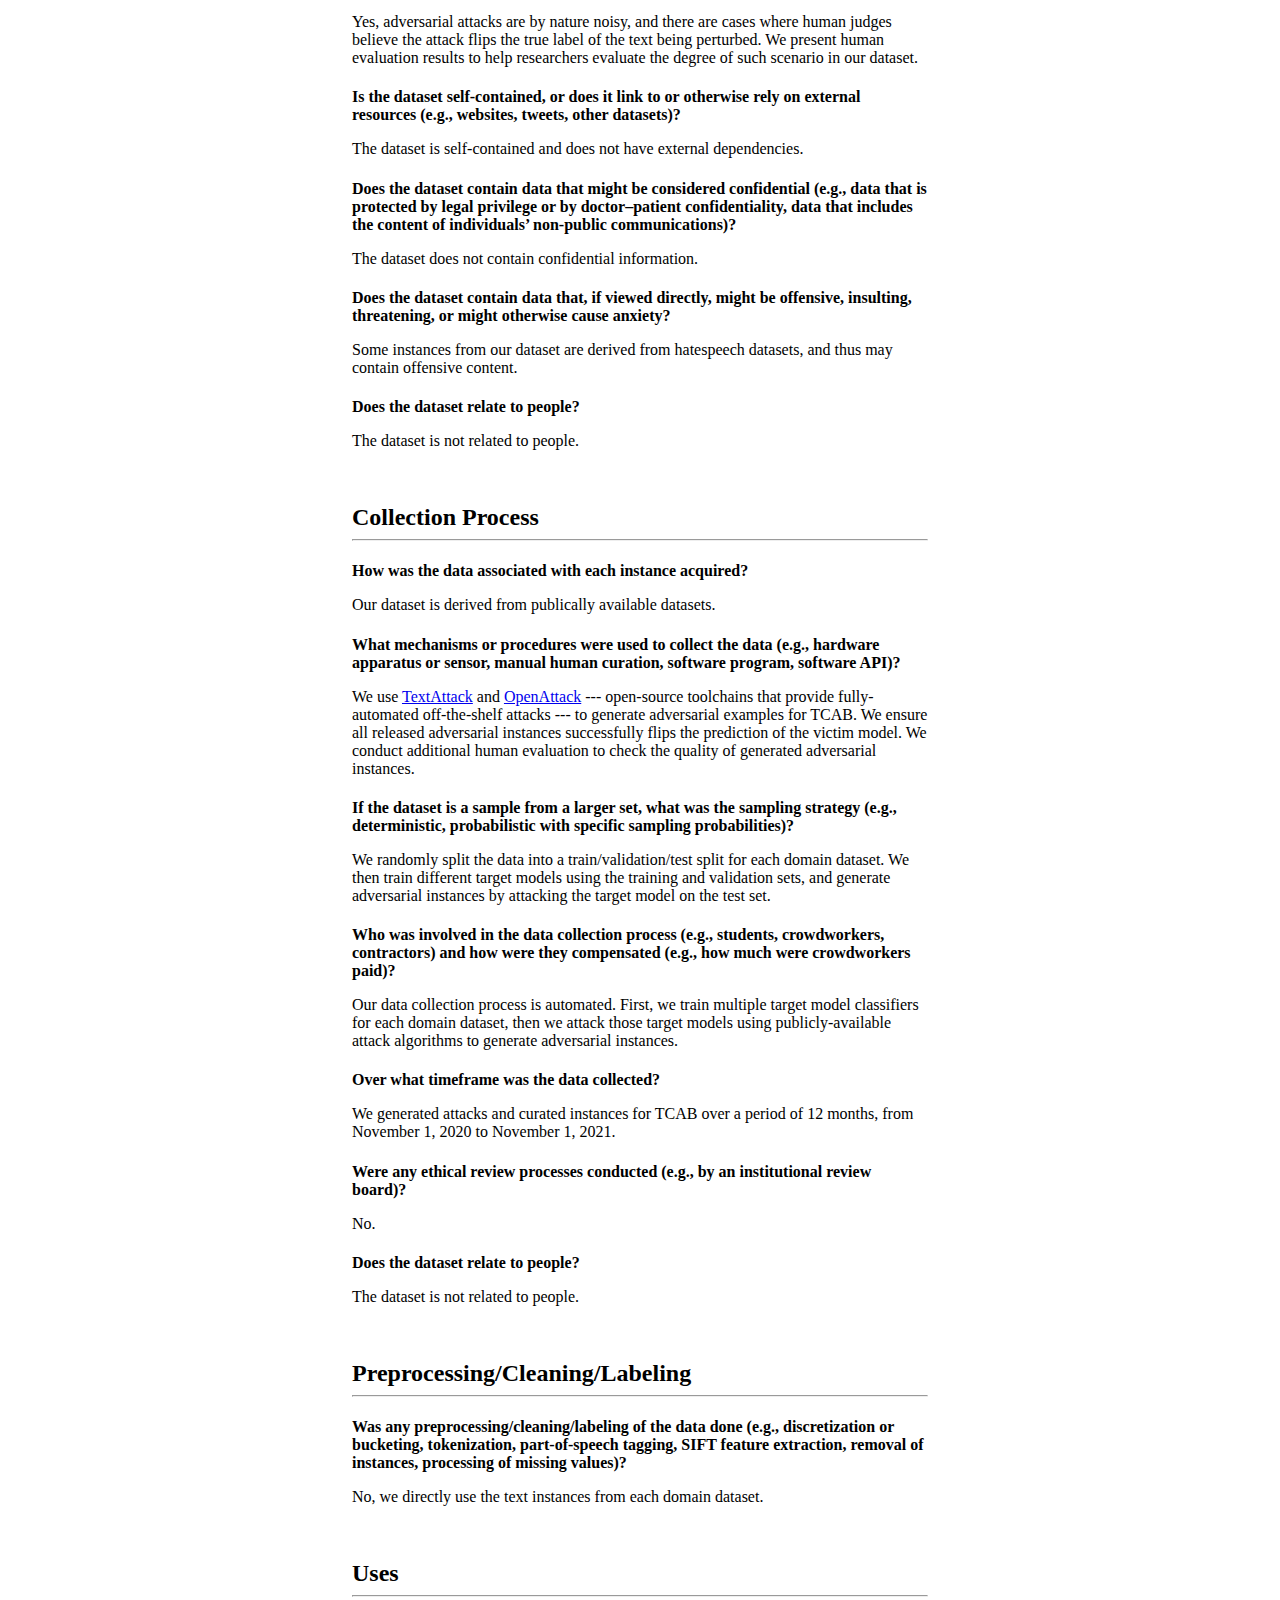
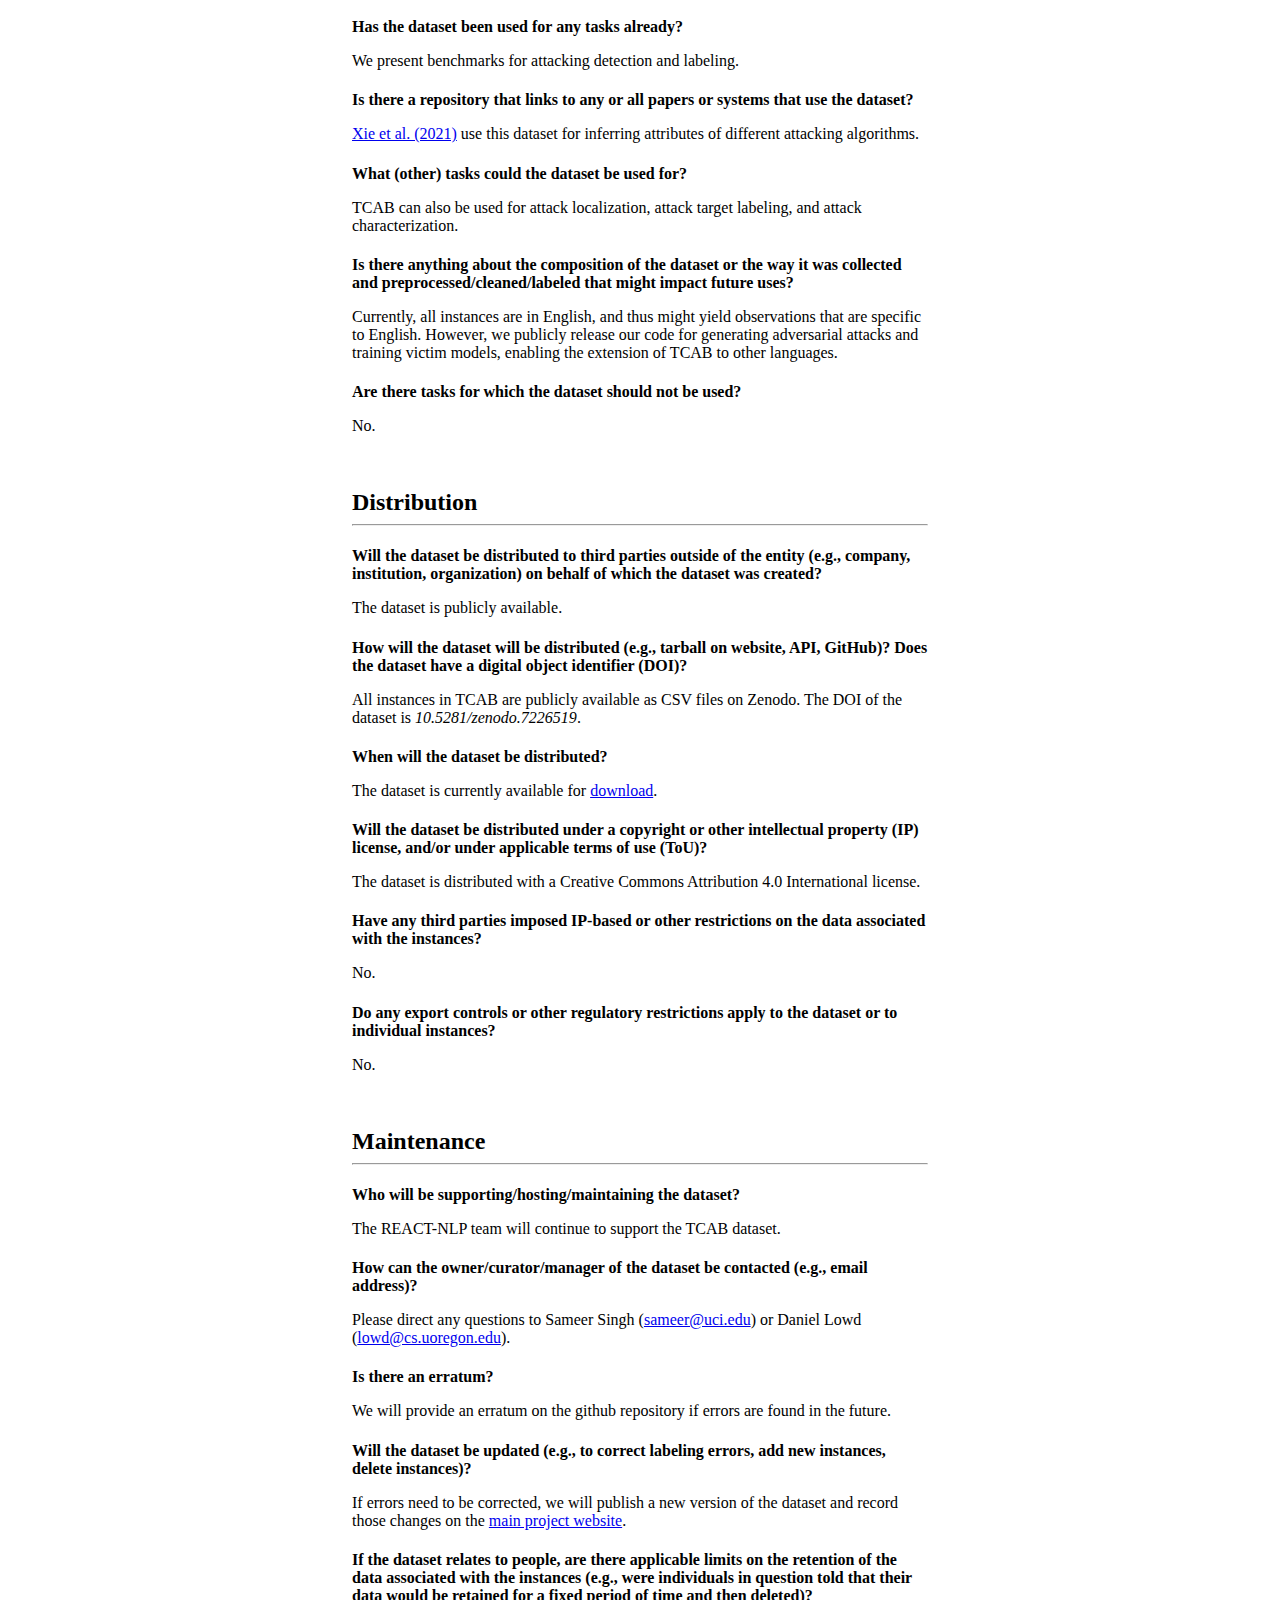
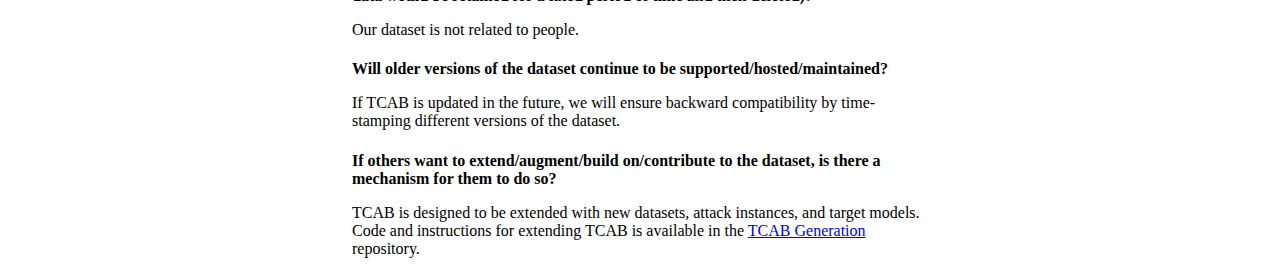
==== commit efb30297: "updating download links" ====
--- a/datasheet.html
+++ b/datasheet.html
@@ -13,7 +13,7 @@
         <ul id='rightNav'>
             <li><a href="index.html">Home</a></li>
             <li class="active"><a href="datasheet.html">Datasheet</a></li>
-            <li><a href="https://zenodo.org/record/6615386#.Yp-_2BPMK3I" target="_blank" rel="noopener noreferrer">Download</a></li>
+            <li><a href="https://zenodo.org/record/7226519" target="_blank" rel="noopener noreferrer">Download</a></li>
             <li><a href="https://github.com/REACT-NLP" target="_blank" rel="noopener noreferrer">Github</a></li>
         </ul>
     </div>
@@ -49,7 +49,7 @@
             <p>We attack the test sets of each domain dataset, thus adversarial examples in TCAB comprise attack instances from a portion of the original domain datasets.</p>
 
             <h4>What data does each instance consist of?</h4>
-            <p>Each instance contains the original text, perturbed text, original ground-truth label, and whether the instance is clean or perturbed. For perturbed instances, we also provide information about the attack such as the method used, toolchain, maximum number of queries, time taken per attack, and more. Please refer to our <a href="https://zenodo.org/record/6615386#.YqIh0xPMK3J" target="_blank" rel="noopener noreferrer">dataset page</a> for a full description of all attributes.</p>
+            <p>Each instance contains the original text, perturbed text, original ground-truth label, and whether the instance is clean or perturbed. For perturbed instances, we also provide information about the attack such as the method used, toolchain, maximum number of queries, time taken per attack, and more. Please refer to our <a href="https://zenodo.org/record/7226519" target="_blank" rel="noopener noreferrer">dataset page</a> for a full description of all attributes.</p>
 
             <h4>Is there a label or target associated with each instance?</h4>
             <p>We provide labels indicating (1) whether the text is an adversarial instance and (2) what algorithm created the corresponding adversarial instance, which could then be used as labels for detecting adversarial attacks and identifying the attacking algorithm.</p>
@@ -125,10 +125,10 @@
             <p>The dataset is publicly available.</p>
 
             <h4>How will the dataset will be distributed (e.g., tarball on website, API, GitHub)? Does the dataset have a digital object identifier (DOI)?</h4>
-            <p>All instances in TCAB are publicly available as CSV files on Zenodo. The DOI of the dataset is <i>10.5281/zenodo.6615386</i>.</p>
+            <p>All instances in TCAB are publicly available as CSV files on Zenodo. The DOI of the dataset is <i>10.5281/zenodo.7226519</i>.</p>
 
             <h4>When will the dataset be distributed?</h4>
-            <p>The dataset is currently available for <a href="https://zenodo.org/record/6615386#.Yp-_2BPMK3I" target="_blank" rel="noopener noreferrer">download</a>.</p>
+            <p>The dataset is currently available for <a href="https://zenodo.org/record/7226519" target="_blank" rel="noopener noreferrer">download</a>.</p>
 
             <h4>Will the dataset be distributed under a copyright or other intellectual property (IP) license, and/or under applicable terms of use (ToU)?</h4>
             <p>The dataset is distributed with a Creative Commons Attribution 4.0 International license.</p>
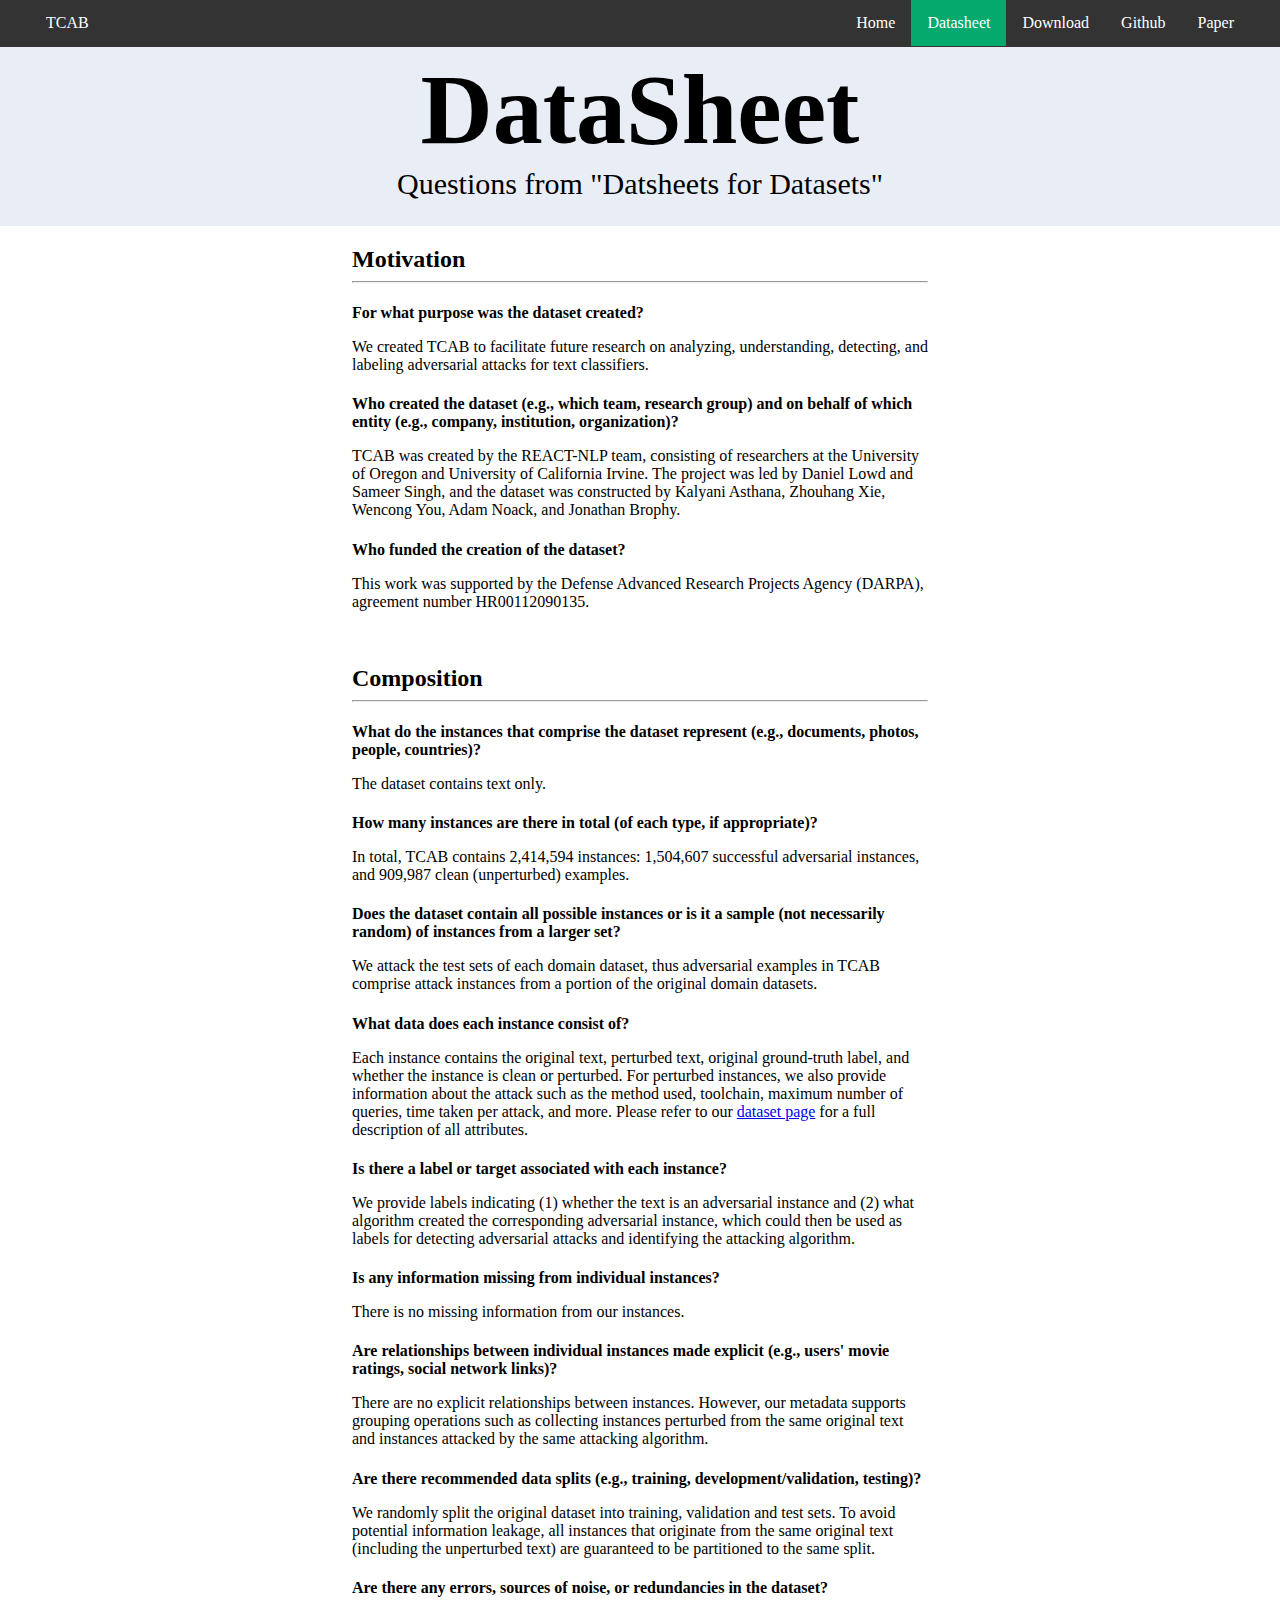
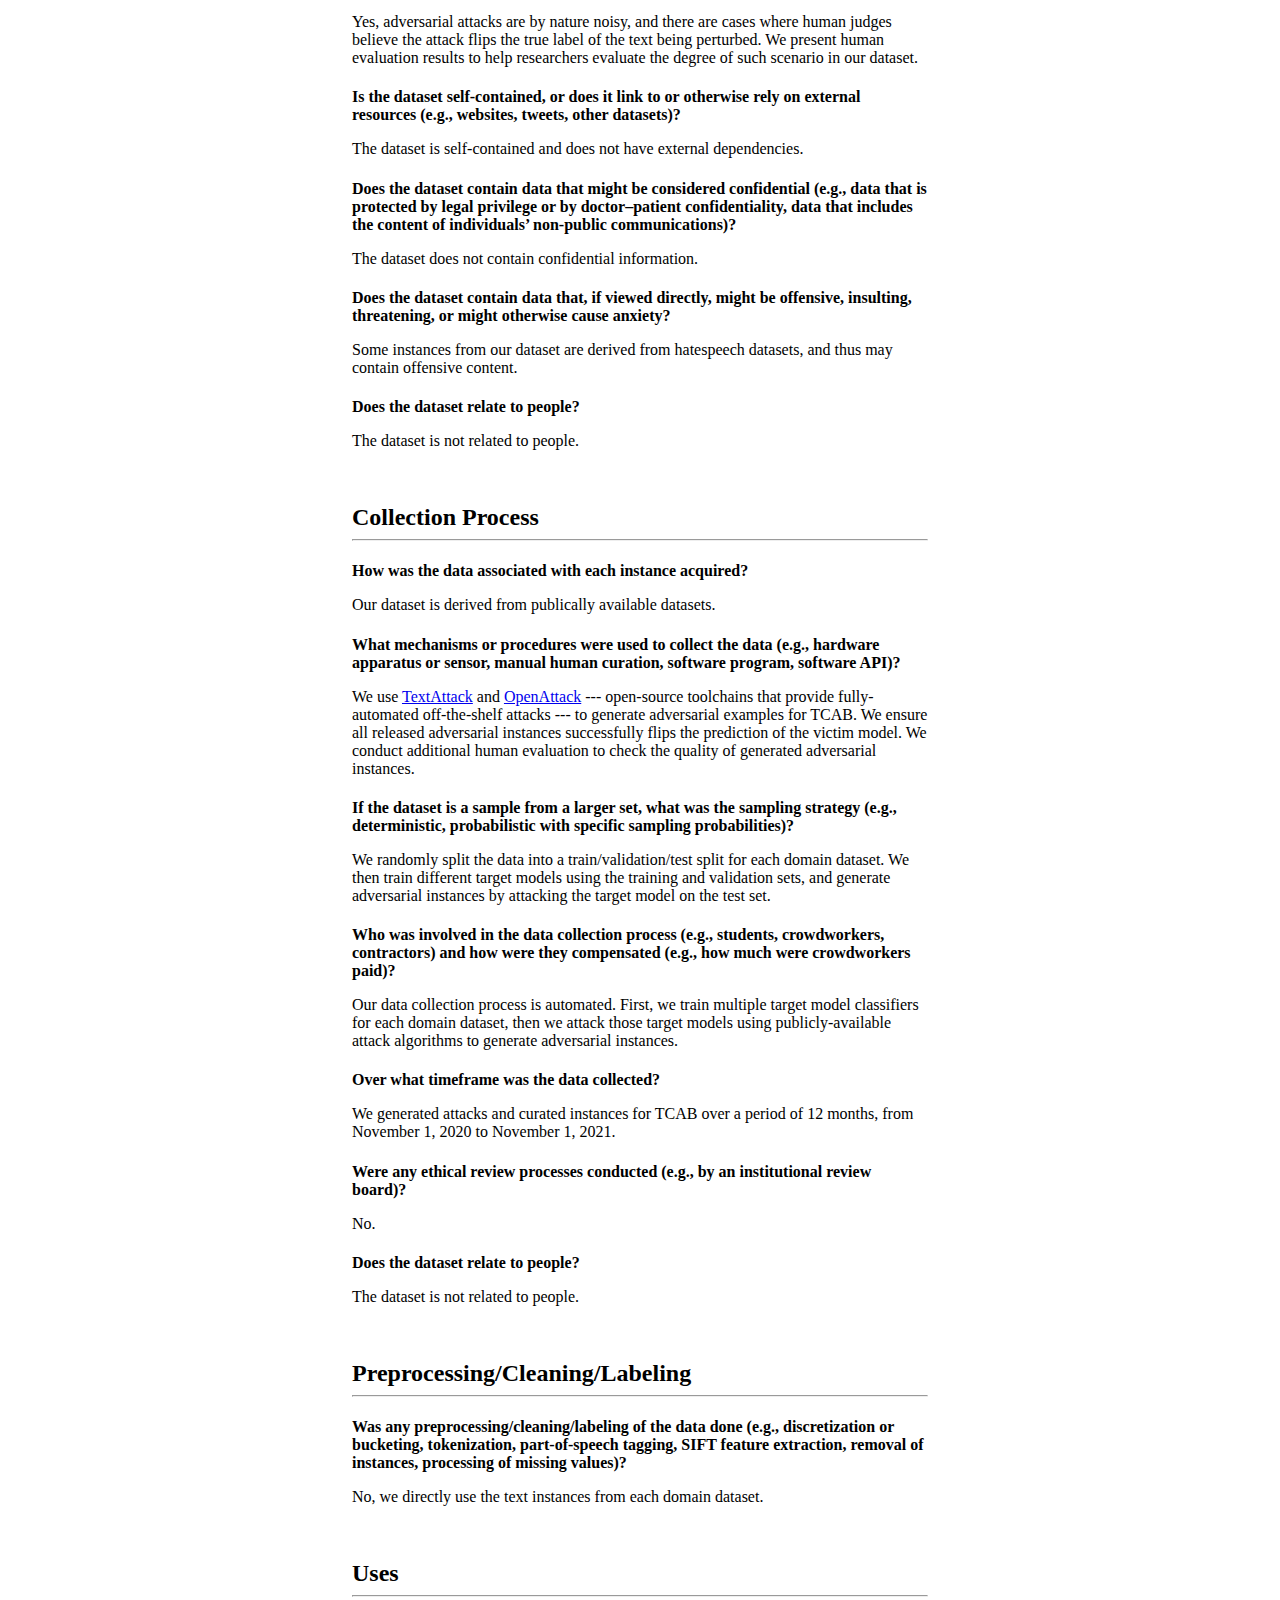
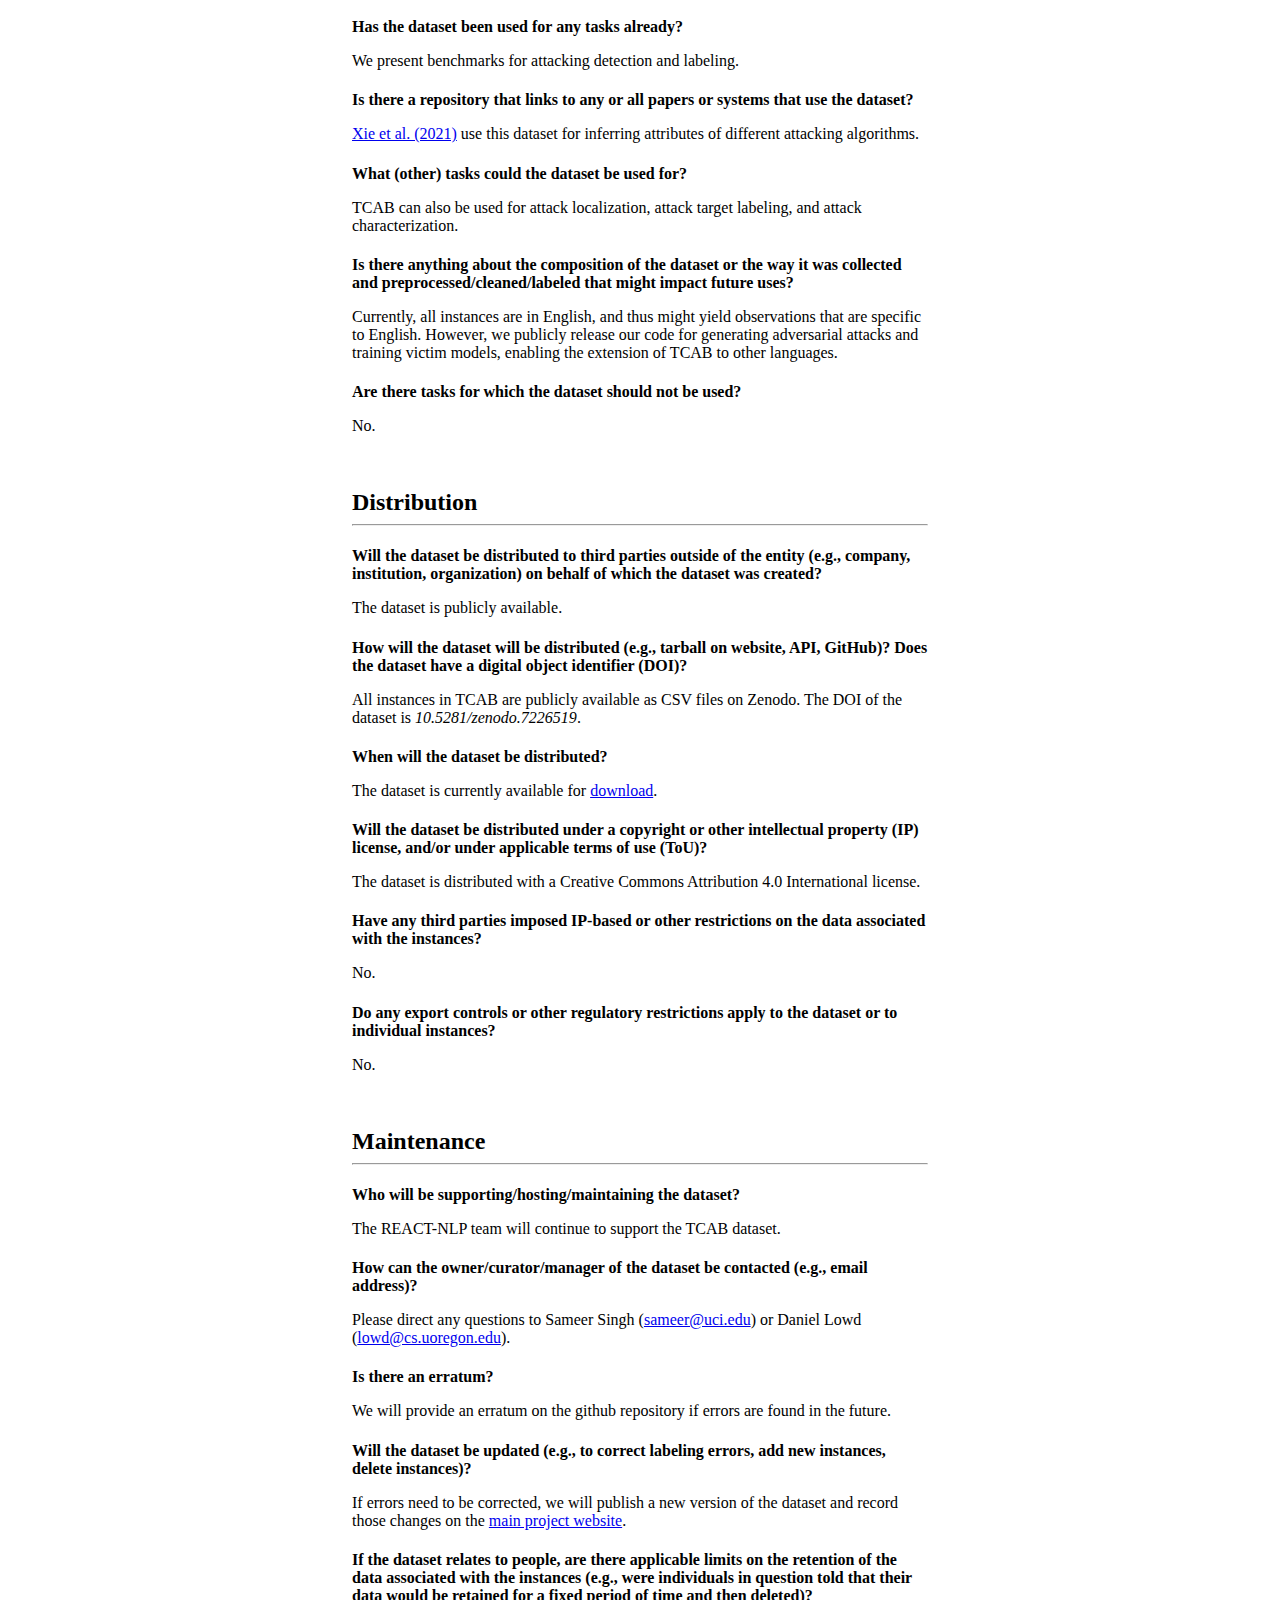
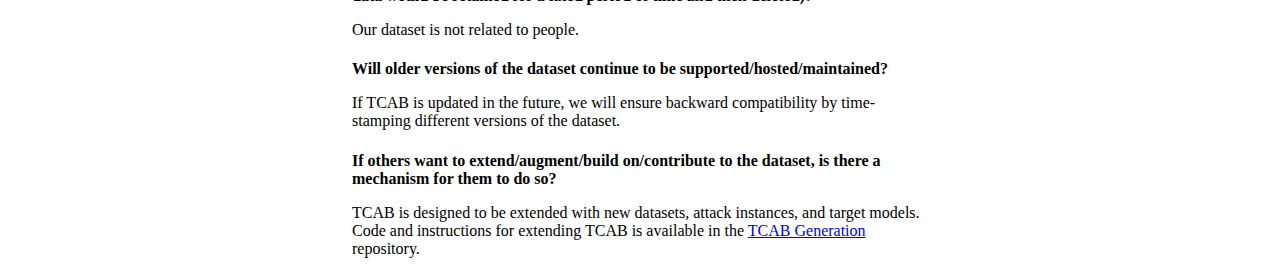
==== commit ebfcbf59: "added arXiv links" ====
--- a/datasheet.html
+++ b/datasheet.html
@@ -15,6 +15,7 @@
             <li class="active"><a href="datasheet.html">Datasheet</a></li>
             <li><a href="https://zenodo.org/record/7226519" target="_blank" rel="noopener noreferrer">Download</a></li>
             <li><a href="https://github.com/REACT-NLP" target="_blank" rel="noopener noreferrer">Github</a></li>
+            <li><a href="https://arxiv.org/abs/2210.12233" target="_blank" rel="noopener noreferrer">Paper</a></li>
         </ul>
     </div>
 
